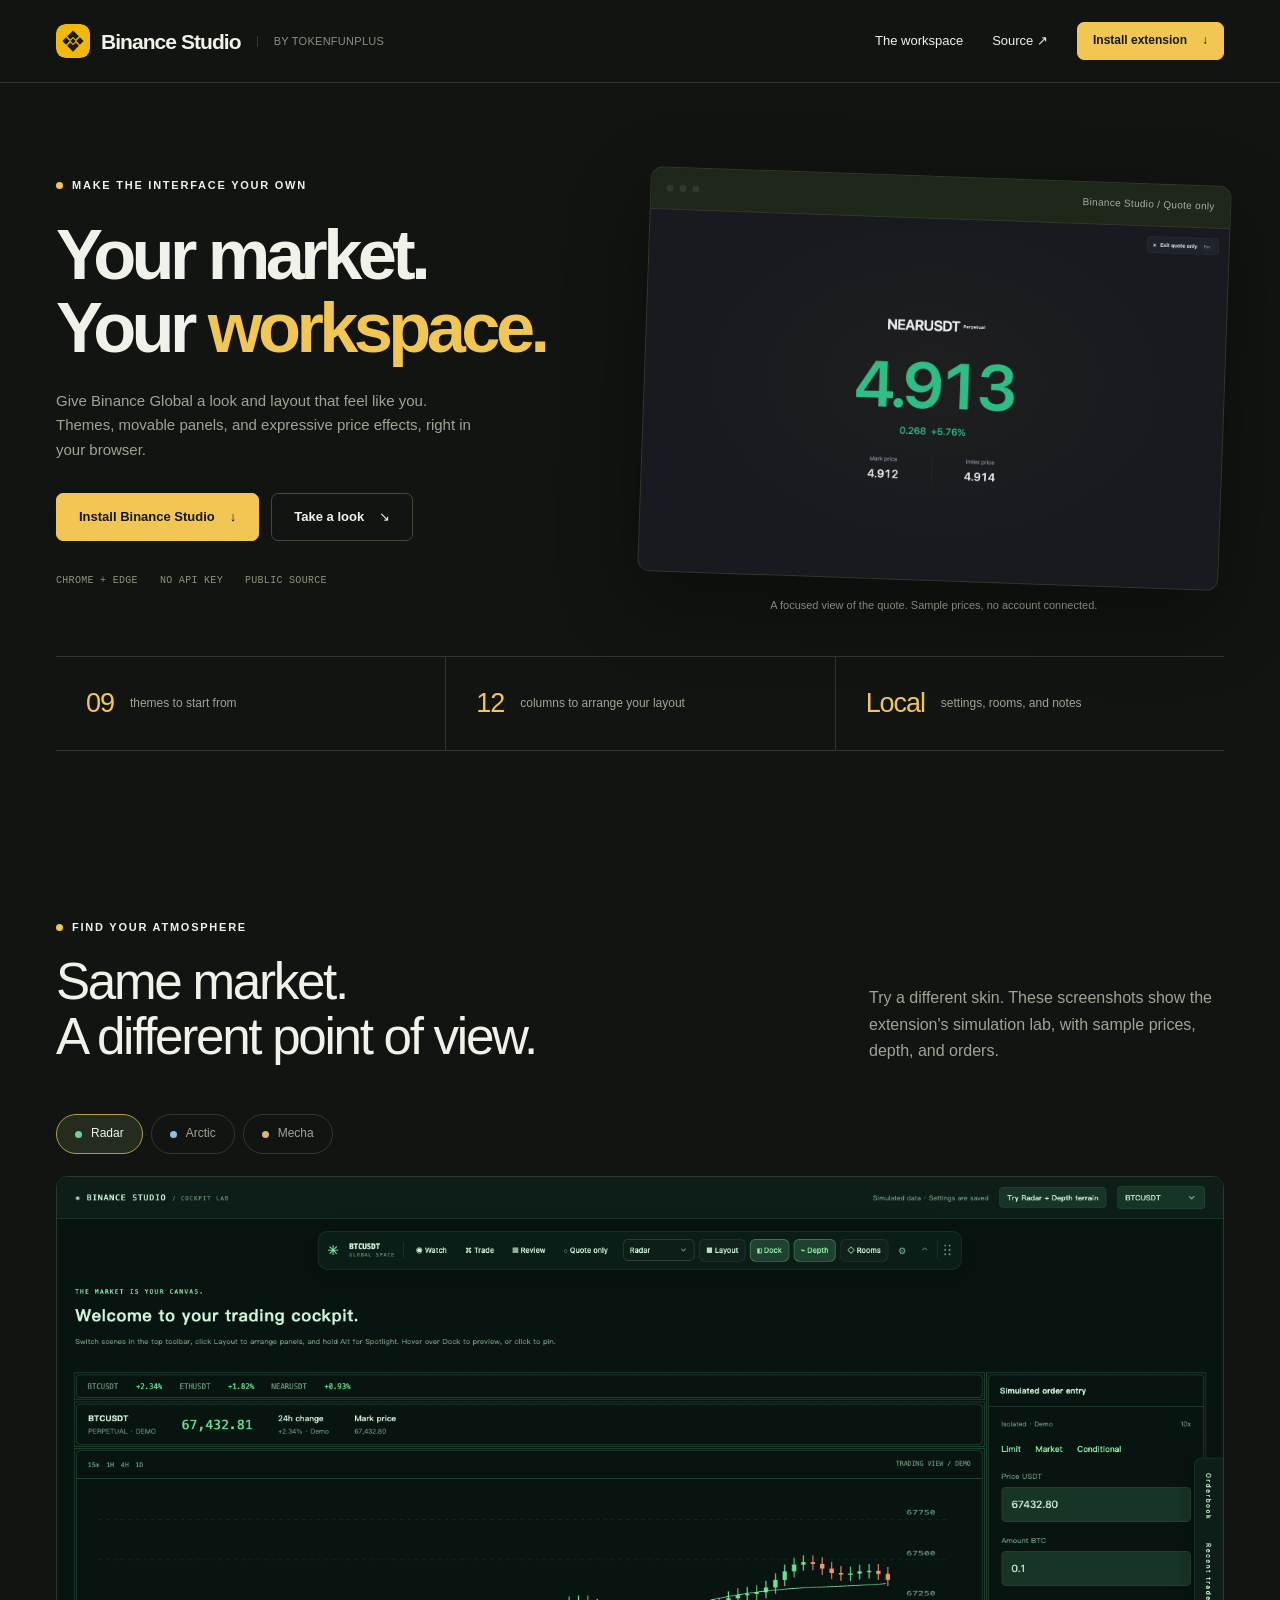
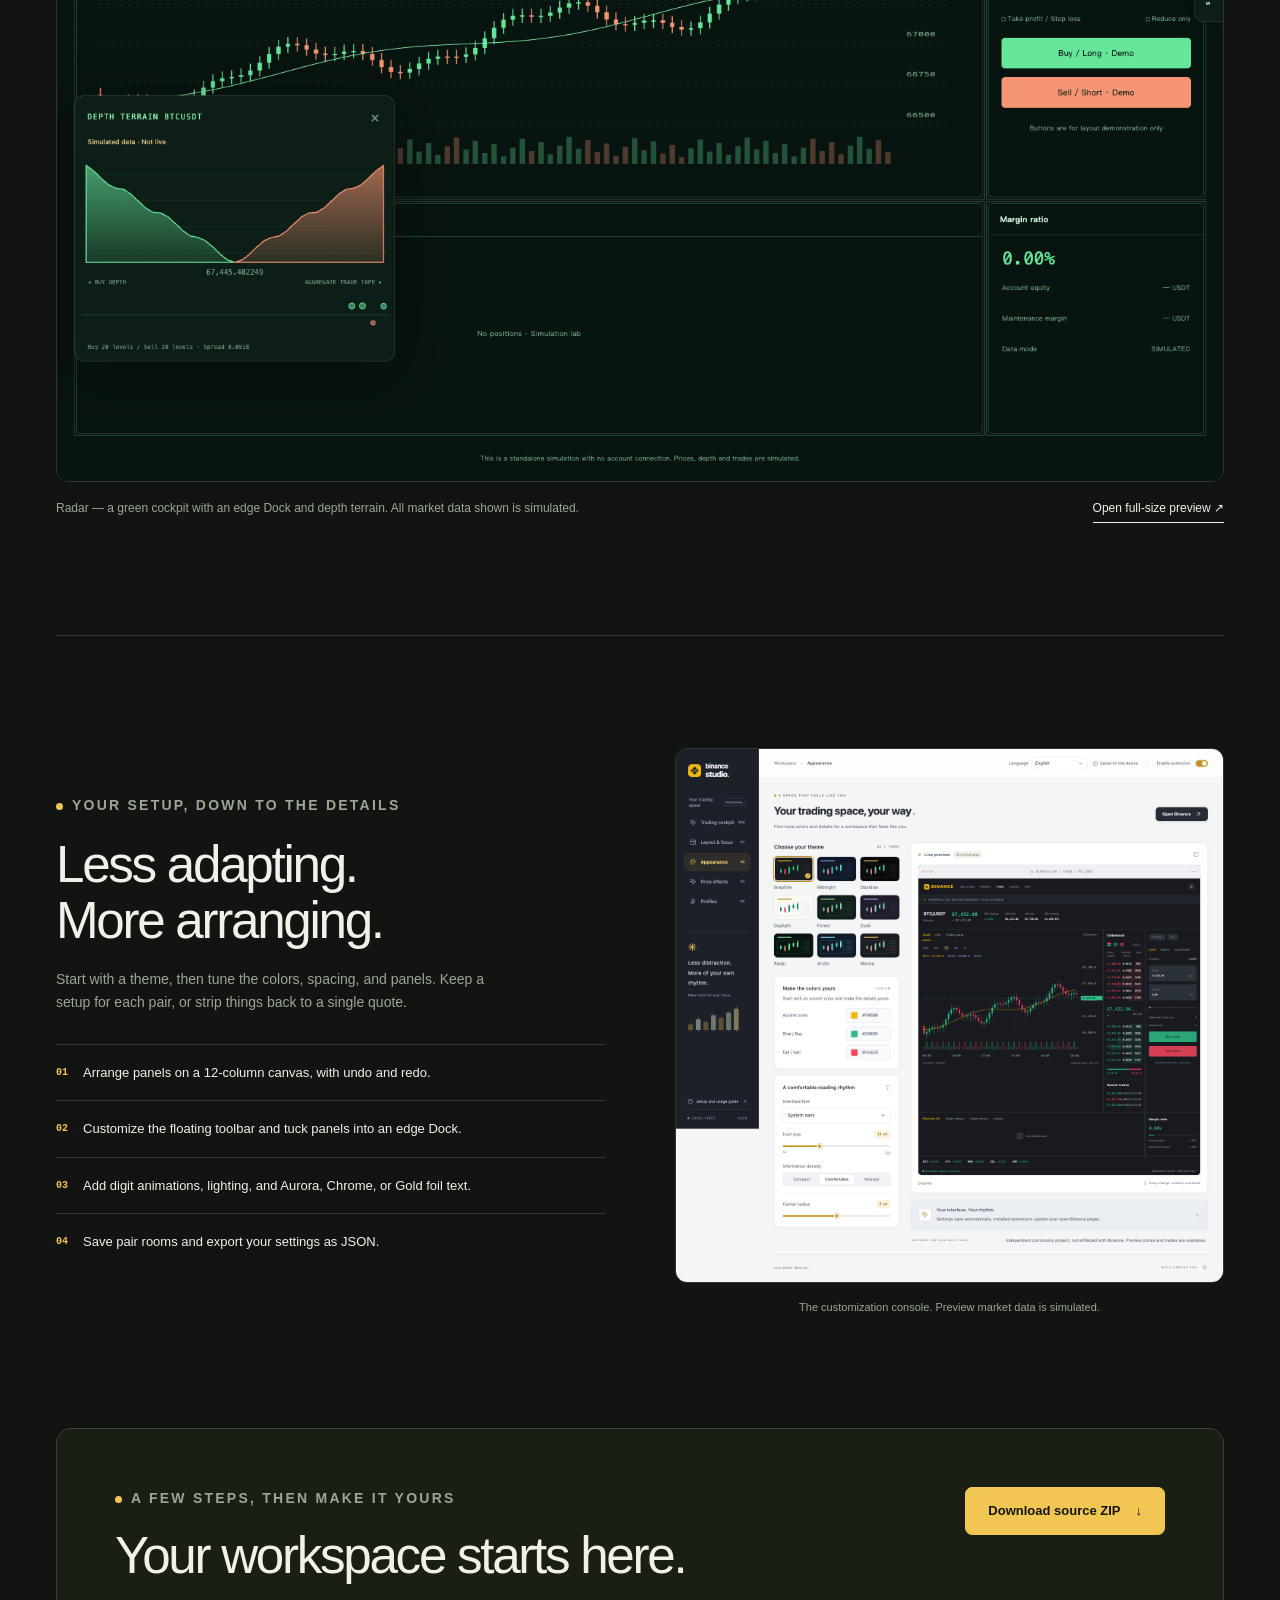
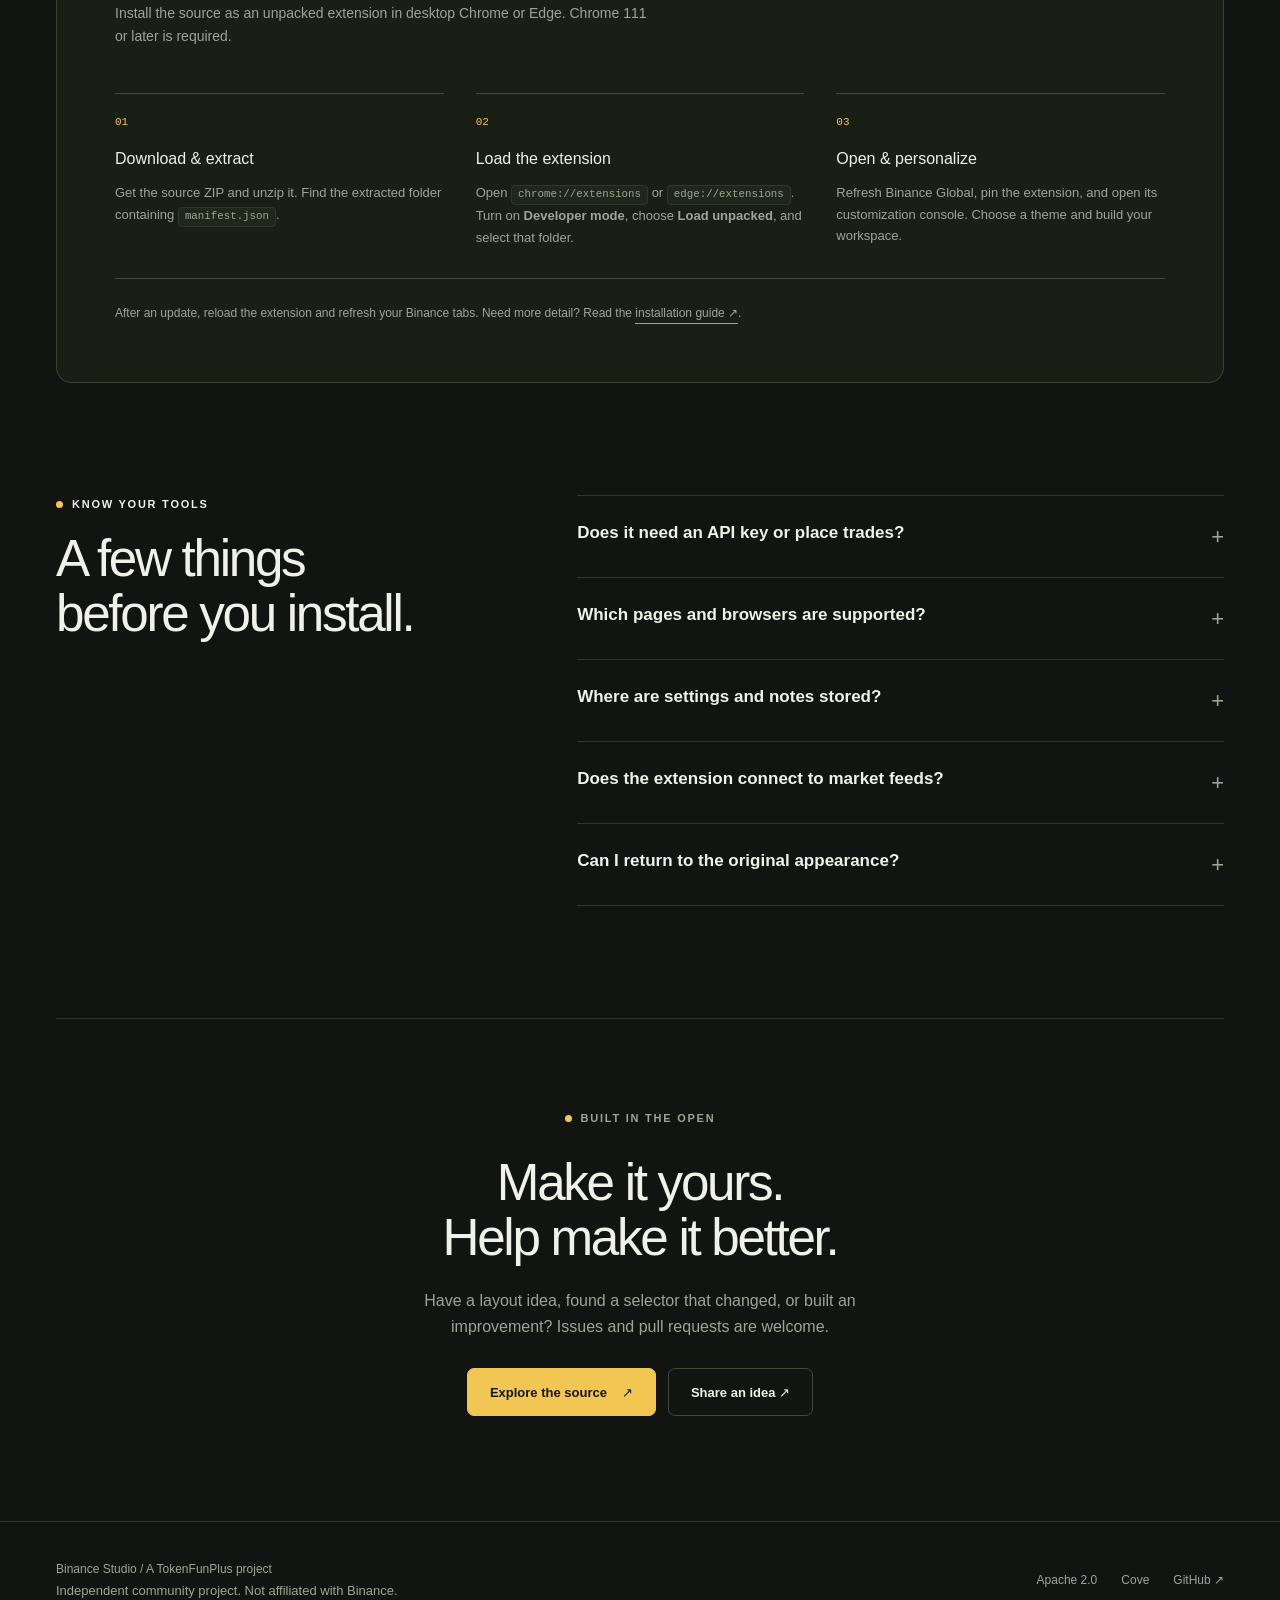
==== docs/binance-studio/index.html @ 82a85ec6 "Create Cove and Binance Studio product websites" ====
<!doctype html>
<html lang="en">
<head>
  <meta charset="utf-8">
  <meta name="viewport" content="width=device-width, initial-scale=1">
  <meta name="theme-color" content="#111410">
  <title>Binance Studio — Your market. Your workspace.</title>
  <meta name="description" content="Personalize Binance Global with themes, layouts, and price effects. An independent Chrome and Edge extension by TokenFunPlus. No API key required.">
  <link rel="canonical" href="https://tokenfunplus.github.io/binance-studio/">
  <meta property="og:type" content="website">
  <meta property="og:title" content="Binance Studio — Your market. Your workspace.">
  <meta property="og:description" content="Themes, layouts, and price effects for a Binance workspace of your own. A Chrome / Edge extension with public source.">
  <meta property="og:url" content="https://tokenfunplus.github.io/binance-studio/">
  <meta property="og:image" content="https://tokenfunplus.github.io/assets/binance-social.png">
  <meta name="twitter:card" content="summary_large_image">
  <link rel="icon" href="icon.svg" type="image/svg+xml">
  <link rel="stylesheet" href="../assets/site.css">
  <script src="../assets/site.js" defer></script>
</head>
<body class="studio-page">
  <a class="skip-link" href="#main">Skip to content</a>
  <header class="site-header"><div class="container header-inner">
    <a class="brand" href="./" aria-label="Binance Studio home"><img src="icon.svg" width="34" height="34" alt="">Binance Studio<span class="brand-by">BY TOKENFUNPLUS</span></a>
    <button class="menu-toggle" type="button" data-menu-toggle aria-expanded="false" aria-controls="navigation">Menu</button>
    <nav class="header-nav" id="navigation" data-navigation aria-label="Main navigation"><a href="#workspace">The workspace</a><a href="https://github.com/tokenfunplus/binance-theme">Source ↗</a><a class="button accent small-button" href="#install">Install extension <span aria-hidden="true">↓</span></a></nav>
  </div></header>

  <main id="main">
    <section class="container studio-hero" aria-labelledby="hero-title">
      <div class="studio-hero-grid">
        <div>
          <p class="eyebrow">Make the interface your own</p>
          <h1 id="hero-title">Your market.<br>Your <span>workspace.</span></h1>
          <p class="intro">Give Binance Global a look and layout that feel like you. Themes, movable panels, and expressive price effects, right in your browser.</p>
          <div class="actions"><a class="button accent" href="#install">Install Binance Studio <span aria-hidden="true">↓</span></a><a class="button secondary" href="#workspace">Take a look <span aria-hidden="true">↘</span></a></div>
          <div class="hero-specs"><span>CHROME + EDGE</span><span>NO API KEY</span><span>PUBLIC SOURCE</span></div>
        </div>
        <div>
          <div class="browser-frame studio-hero-frame"><div class="browser-top"><i></i><i></i><i></i><span>Binance Studio / Quote only</span></div><img src="assets/quote-only.png" width="1440" height="900" alt="Binance Studio quote-only mode with a large simulated NEARUSDT price of 4.913. No account is connected."></div>
          <p class="preview-caption">A focused view of the quote. Sample prices, no account connected.</p>
        </div>
      </div>
      <div class="studio-band" aria-label="Customization features"><div><strong>09</strong><span>themes to start from</span></div><div><strong>12</strong><span>columns to arrange your layout</span></div><div><strong>Local</strong><span>settings, rooms, and notes</span></div></div>
    </section>

    <section class="container section" id="workspace" aria-labelledby="workspace-title">
      <div class="section-head"><div><p class="eyebrow">Find your atmosphere</p><h2 id="workspace-title">Same market.<br>A different point of view.</h2></div><p>Try a different skin. These screenshots show the extension's simulation lab, with sample prices, depth, and orders.</p></div>
      <div class="gallery-tabs" role="group" aria-label="Preview cockpit skins">
        <button class="gallery-tab" type="button" style="--swatch:#70cd9c" aria-pressed="true" data-gallery-image="assets/cockpit-lab.png" data-gallery-alt="Radar cockpit in the simulation lab, with green panels, a floating toolbar, and a depth terrain window." data-gallery-caption="Radar — a green cockpit with an edge Dock and depth terrain. All market data shown is simulated.">Radar</button>
        <button class="gallery-tab" type="button" style="--swatch:#8bbfee" aria-pressed="false" data-gallery-image="assets/skin-arctic.png" data-gallery-alt="Arctic cockpit in the simulation lab, with ice-blue accents and rounded panels." data-gallery-caption="Arctic — ice-blue accents and rounded panels. All market data shown is simulated.">Arctic</button>
        <button class="gallery-tab" type="button" style="--swatch:#e5b369" aria-pressed="false" data-gallery-image="assets/skin-mecha.png" data-gallery-alt="Mecha cockpit in the simulation lab, with amber accents, monospace typography, and square panels." data-gallery-caption="Mecha — amber accents, monospace type, and square panels. All market data shown is simulated.">Mecha</button>
      </div>
      <div class="browser-frame"><img class="gallery-image" data-gallery-preview src="assets/cockpit-lab.png" width="1600" height="1240" loading="lazy" alt="Radar cockpit in the simulation lab, with green panels, a floating toolbar, and a depth terrain window."></div>
      <div class="gallery-bottom"><p data-gallery-description aria-live="polite">Radar — a green cockpit with an edge Dock and depth terrain. All market data shown is simulated.</p><a class="text-link" data-gallery-link href="assets/cockpit-lab.png" target="_blank" rel="noopener">Open full-size preview ↗</a></div>
      <noscript><p class="preview-caption">More previews: <a class="text-link" href="assets/skin-arctic.png">Arctic</a> · <a class="text-link" href="assets/skin-mecha.png">Mecha</a></p></noscript>
    </section>

    <div class="container"><hr class="rule"></div>

    <section class="container section studio-feature-grid" aria-labelledby="details-title">
      <div><p class="eyebrow">Your setup, down to the details</p><h2 id="details-title">Less adapting.<br>More arranging.</h2><p>Start with a theme, then tune the colors, spacing, and panels. Keep a setup for each pair, or strip things back to a single quote.</p><div class="compact-features"><div><b>01</b><span>Arrange panels on a 12-column canvas, with undo and redo.</span></div><div><b>02</b><span>Customize the floating toolbar and tuck panels into an edge Dock.</span></div><div><b>03</b><span>Add digit animations, lighting, and Aurora, Chrome, or Gold foil text.</span></div><div><b>04</b><span>Save pair rooms and export your settings as JSON.</span></div></div></div>
      <figure><div class="browser-frame"><img class="console-image" src="assets/customization-console.png" loading="lazy" width="1440" height="1404" alt="Binance Studio customization console with theme palettes, accent colors, typography, and a simulated trading preview."></div><figcaption class="preview-caption">The customization console. Preview market data is simulated.</figcaption></figure>
    </section>

    <section class="container" id="install" aria-labelledby="install-title">
      <div class="installation">
        <div class="installation-top"><div><p class="eyebrow">A few steps, then make it yours</p><h2 id="install-title">Your workspace starts here.</h2><p>Install the source as an unpacked extension in desktop Chrome or Edge. Chrome 111 or later is required.</p></div><a class="button accent" href="https://github.com/tokenfunplus/binance-theme/archive/refs/heads/main.zip">Download source ZIP <span aria-hidden="true">↓</span></a></div>
        <ol class="install-steps"><li><strong>Download &amp; extract</strong>Get the source ZIP and unzip it. Find the extracted folder containing <span class="code">manifest.json</span>.</li><li><strong>Load the extension</strong>Open <span class="code">chrome://extensions</span> or <span class="code">edge://extensions</span>. Turn on <b>Developer mode</b>, choose <b>Load unpacked</b>, and select that folder.</li><li><strong>Open &amp; personalize</strong>Refresh Binance Global, pin the extension, and open its customization console. Choose a theme and build your workspace.</li></ol>
        <p class="install-note">After an update, reload the extension and refresh your Binance tabs. Need more detail? Read the <a class="text-link" href="https://github.com/tokenfunplus/binance-theme#install">installation guide ↗</a>.</p>
      </div>
    </section>

    <section class="container section faq" aria-labelledby="questions-title">
      <div><p class="eyebrow">Know your tools</p><h2 id="questions-title">A few things<br>before you install.</h2></div>
      <div>
        <details><summary>Does it need an API key or place trades?</summary><p>No API key is required. Binance Studio changes appearance and layout, and does not change order-submission logic. It is an independent community project, not an official Binance product.</p></details>
        <details><summary>Which pages and browsers are supported?</summary><p>Desktop Chrome and Edge on Binance Global at www.binance.com and binance.com. Binance.US and separate regional domains are not supported. Full layout editing requires a recognized futures grid. Site changes can affect compatibility; live trading-page end-to-end acceptance testing is still pending.</p></details>
        <details><summary>Where are settings and notes stored?</summary><p>Settings, pair rooms, and notes stay in local extension storage and are not synced through your browser account. Exported profiles include private notes, so review them before sharing. Uninstalling removes extension storage.</p></details>
        <details><summary>Does the extension connect to market feeds?</summary><p>Optional depth terrain connects to public depth and trade streams for the current pair. It is off by default and does not send notes, balances, orders, or account information. The website previews use simulated data.</p></details>
        <details><summary>Can I return to the original appearance?</summary><p>Turn off Enable extension in the popup to remove its injected styles and panel markers. The extension restores the native presentation. Saved settings remain available when you enable it again.</p></details>
      </div>
    </section>

    <div class="container"><hr class="rule"></div>
    <section class="container closing" aria-labelledby="closing-title"><p class="eyebrow">Built in the open</p><h2 id="closing-title">Make it yours.<br>Help make it better.</h2><p>Have a layout idea, found a selector that changed, or built an improvement? Issues and pull requests are welcome.</p><div class="actions"><a class="button accent" href="https://github.com/tokenfunplus/binance-theme">Explore the source <span aria-hidden="true">↗</span></a><a class="button secondary" href="https://github.com/tokenfunplus/binance-theme/issues">Share an idea ↗</a></div></section>
  </main>

  <footer class="site-footer"><div class="container footer-inner"><div><a href="../">Binance Studio / A TokenFunPlus project</a><p class="small">Independent community project. Not affiliated with Binance.</p></div><div class="footer-links"><a href="https://github.com/tokenfunplus/binance-theme/blob/main/LICENSE">Apache 2.0</a><a href="../cove/">Cove</a><a href="https://github.com/tokenfunplus">GitHub ↗</a></div></div></footer>
</body>
</html>
---- docs/assets/site.css ----
@layer reset, base, layout, components, products, responsive;

@layer reset {
  *, *::before, *::after { box-sizing: border-box; }
  body, h1, h2, h3, p, figure { margin: 0; }
  button, input { font: inherit; }
  button, a { -webkit-tap-highlight-color: transparent; }
  img, svg { display: block; max-width: 100%; }
  img { height: auto; }
  a { color: inherit; text-decoration: none; }
  button { color: inherit; }
}

@layer base {
  :root {
    --paper: #f7f7f2;
    --ink: #233345;
    --muted: #63707b;
    --line: #d9dfdf;
    --accent: #365e8b;
    --surface: #fff;
    --soft: #eaf0f3;
    color-scheme: light;
    font-family: -apple-system, BlinkMacSystemFont, "Segoe UI", Helvetica, Arial, sans-serif;
    font-synthesis: none;
    scroll-behavior: smooth;
    scroll-padding-top: 100px;
  }
  body { background: var(--paper); color: var(--ink); font-size: 16px; line-height: 1.65; }
  ::selection { background: var(--accent); color: var(--paper); }
  :focus-visible { outline: 3px solid var(--accent); outline-offset: 5px; border-radius: 3px; }
  button { cursor: pointer; }
  button:disabled { cursor: default; }
  h1, h2, h3 { line-height: 1.08; }
  h1 { letter-spacing: -.065em; }
  h2 { font-size: clamp(34px, 4vw, 54px); font-weight: 500; letter-spacing: -.045em; }
  h3 { font-size: 22px; font-weight: 550; letter-spacing: -.025em; }
  p + p { margin-top: 16px; }
  .serif { font-family: Georgia, "Times New Roman", serif; font-weight: 400; }
  .muted { color: var(--muted); }
  .small { font-size: 13px; }
  .eyebrow { font-size: 11px; letter-spacing: .16em; text-transform: uppercase; font-weight: 650; }
  .eyebrow::before { content: ""; display: inline-block; width: 7px; height: 7px; border-radius: 50%; margin-right: 9px; background: var(--accent); }
  .text-link { border-bottom: 1px solid currentColor; padding-bottom: 3px; }
  .text-link:hover { opacity: .7; }
  .skip-link { position: fixed; top: -100px; left: 20px; z-index: 100; padding: 12px 20px; background: var(--ink); color: var(--paper); }
  .skip-link:focus { top: 12px; }
}

@layer layout {
  .container { width: min(1240px, calc(100% - 112px)); margin-inline: auto; }
  .section { padding-block: 112px; }
  .section-head { display: flex; align-items: end; justify-content: space-between; gap: 48px; margin-bottom: 50px; }
  .section-head h2 { margin-top: 18px; max-width: 660px; }
  .section-head > p { max-width: 355px; color: var(--muted); }
  .site-header { position: sticky; top: 0; z-index: 20; background: var(--paper); border-bottom: 1px solid var(--line); }
  .header-inner { display: flex; align-items: center; min-height: 82px; gap: 32px; }
  .brand { display: inline-flex; align-items: center; gap: 11px; font-size: 21px; line-height: 1; font-weight: 650; letter-spacing: -.045em; white-space: nowrap; }
  .brand img { width: 34px; height: 34px; border-radius: 10px; }
  .brand-by { padding-left: 16px; margin-left: 5px; border-left: 1px solid var(--line); font-size: 11px; font-weight: 500; color: var(--muted); letter-spacing: .025em; }
  .header-nav { display: flex; gap: 29px; align-items: center; margin-left: auto; font-size: 13px; }
  .header-nav a:hover { color: var(--accent); }
  .menu-toggle { display: none; }
  .site-footer { border-top: 1px solid var(--line); padding-block: 38px; }
  .footer-inner { display: flex; flex-wrap: wrap; align-items: center; justify-content: space-between; gap: 24px; font-size: 12px; color: var(--muted); }
  .footer-links { display: flex; flex-wrap: wrap; gap: 24px; }
}

@layer components {
  .button { display: inline-flex; align-items: center; justify-content: center; gap: 15px; min-height: 48px; padding: 11px 22px; border: 1px solid var(--ink); border-radius: 7px; background: var(--ink); color: var(--paper); font-size: 13px; font-weight: 600; transition: transform .18s, background .18s; }
  .button:hover { transform: translateY(-2px); }
  .button.secondary { background: transparent; color: var(--ink); border-color: var(--line); }
  .button.accent { background: var(--accent); border-color: var(--accent); color: #151711; }
  .button.small-button { min-height: 38px; padding: 8px 15px; font-size: 12px; }
  .actions { display: flex; flex-wrap: wrap; gap: 12px; align-items: center; }
  .status { display: inline-flex; align-items: center; gap: 8px; font-size: 11px; font-weight: 550; border: 1px solid var(--line); padding: 6px 11px; border-radius: 30px; white-space: nowrap; }
  .status::before { content: ""; width: 6px; height: 6px; background: var(--accent); border-radius: 100%; }
  .rule { border: 0; border-top: 1px solid var(--line); margin: 0; }
  .browser-frame { border: 1px solid var(--line); border-radius: 12px; overflow: hidden; background: var(--surface); }
  .browser-top { display: flex; align-items: center; gap: 6px; padding: 11px 15px; border-bottom: 1px solid var(--line); background: var(--soft); }
  .browser-top i { width: 7px; height: 7px; border-radius: 50%; background: var(--line); }
  .browser-top span { font-size: 10px; margin-left: auto; color: var(--muted); letter-spacing: .03em; }
  .preview-caption { font-size: 11px; margin-top: 15px; color: var(--muted); text-align: center; }
  .faq { display: grid; grid-template-columns: .8fr 1.2fr; gap: 90px; }
  .faq h2 { margin-top: 18px; }
  .faq details { border-top: 1px solid var(--line); padding: 24px 0; }
  .faq details:last-child { border-bottom: 1px solid var(--line); }
  .faq summary { cursor: pointer; font-weight: 550; font-size: 17px; list-style: none; display: flex; justify-content: space-between; gap: 24px; line-height: 1.5; }
  .faq summary::-webkit-details-marker { display: none; }
  .faq summary::after { content: "+"; color: var(--muted); font-size: 22px; font-weight: 400; }
  .faq details[open] summary::after { content: "−"; }
  .faq details p { color: var(--muted); font-size: 14px; padding-top: 15px; padding-right: 25px; }
  .closing { text-align: center; padding-block: 90px 105px; }
  .closing h2 { margin: 22px auto; }
  .closing > p { max-width: 535px; margin: 0 auto 28px; color: var(--muted); }
  .closing .actions { justify-content: center; }
  .code { display: inline-block; font-family: ui-monospace, SFMono-Regular, Menlo, Consolas, monospace; font-size: .83em; background: var(--soft); border: 1px solid var(--line); padding: 0 6px; border-radius: 4px; overflow-wrap: anywhere; }
}

@layer products {
  .cove-hero { padding-block: 76px 70px; position: relative; }
  .cove-hero-grid { display: grid; grid-template-columns: .85fr 1.15fr; gap: 48px; align-items: center; }
  .cove-hero h1 { font-size: clamp(58px, 6.5vw, 94px); margin: 28px 0; line-height: 1.02; }
  .cove-hero h1 em { font-style: italic; color: var(--accent); }
  .cove-hero .intro { max-width: 390px; color: var(--muted); font-size: 16px; line-height: 1.8; margin-bottom: 30px; }
  .availability-note { color: var(--muted); font-size: 11px; margin-top: 18px; }
  .cove-preview-wrap { padding: 40px 0 20px; position: relative; }
  .cove-preview-wrap::before { content: ""; position: absolute; z-index: -1; inset: -25px -22px 0; border-radius: 46% 46% 16px 16px; background: #e5ecec; }
  .cove-preview { box-shadow: 0 22px 50px #273a4b12; }
  .cove-app { display: grid; grid-template-columns: 124px 1fr; min-height: 364px; font-size: 10px; }
  .app-sidebar { background: #f0f3f1; padding: 21px 13px; border-right: 1px solid var(--line); }
  .app-sidebar .app-name { display: flex; gap: 7px; align-items: center; font-size: 12px; font-weight: 600; margin-bottom: 24px; }
  .app-name img { width: 22px; height: 22px; }
  .sidebar-new { border: 1px solid var(--line); border-radius: 5px; padding: 6px 8px; margin-bottom: 26px; color: var(--muted); }
  .sidebar-label { font-size: 8px; text-transform: uppercase; letter-spacing: .1em; color: #829091; margin-bottom: 10px; }
  .sidebar-item { padding: 8px 6px; border-radius: 4px; color: #788284; line-height: 1.5; }
  .sidebar-item.current { color: var(--ink); background: #e3eae8; }
  .sidebar-local { margin-top: 60px; color: #6c817f; font-size: 8px; }
  .app-main { padding: 20px 18px 16px; min-width: 0; background: #fdfdfb; }
  .app-toolbar { display: flex; align-items: center; justify-content: space-between; border-bottom: 1px solid #e6e9e6; padding-bottom: 14px; font-size: 10px; }
  .demo-tag { padding: 3px 6px; border-radius: 4px; background: #edf1f4; color: #61758a; font-size: 8px; }
  .sample-prompt { max-width: 87%; margin: 22px 0 20px auto; padding: 9px 12px; border-radius: 9px 9px 2px 9px; background: #eaf0f3; color: #34485a; line-height: 1.6; }
  .answer-grid { display: grid; grid-template-columns: 1fr 1fr; gap: 9px; }
  .answer-card { border: 1px solid #dce2e2; border-radius: 7px; padding: 12px; background: #fff; min-width: 0; }
  .answer-card.selected { border-color: #597c9f; box-shadow: 0 0 0 1px #597c9f; }
  .answer-label { display: flex; align-items: center; gap: 5px; font-size: 9px; font-weight: 650; margin-bottom: 9px; }
  .model-dot { width: 6px; height: 6px; border-radius: 50%; background: #7e9d9c; }
  .model-dot.blue { background: #91a8cd; }
  .answer-card p { color: #65727e; font-size: 9px; line-height: 1.75; margin: 0 0 12px; }
  .sample-select { display: block; width: 100%; padding: 5px 3px; border: 1px solid #d8e1e7; background: #f7f9fb; border-radius: 4px; color: #526f8b; font-size: 8px; font-weight: 600; }
  .sample-select[aria-pressed="true"] { background: #e7eef6; border-color: #bccfdf; }
  .context-note { margin-top: 14px; color: #60778c; font-size: 8px; min-height: 26px; line-height: 1.6; }
  .app-composer { margin-top: 13px; border: 1px solid #dce2e2; border-radius: 8px; padding: 9px 10px; display: flex; justify-content: space-between; color: #90999c; font-size: 9px; }
  .app-composer b { font-weight: 400; color: #6b8298; }
  .promise-row { border-block: 1px solid var(--line); padding-block: 23px; display: flex; gap: 24px; justify-content: space-between; align-items: center; font-size: 11px; color: var(--muted); }
  .promise-row span { display: flex; gap: 9px; align-items: center; }
  .promise-row span::before { content: "✳"; color: #829aa5; font-size: 17px; }
  .feature-rows { margin-top: 60px; }
  .feature-row { display: grid; grid-template-columns: .2fr 1fr 1.2fr; gap: 50px; padding: 35px 0; border-top: 1px solid var(--line); align-items: start; }
  .feature-row:last-child { border-bottom: 1px solid var(--line); }
  .feature-row .number { font-family: Georgia, serif; font-size: 30px; color: #96a6aa; line-height: 1; }
  .feature-row p { color: var(--muted); font-size: 14px; max-width: 480px; }
  .privacy-panel { border-radius: 14px; background: #223647; color: #edf2f3; padding: 64px; }
  .privacy-panel .eyebrow { color: #aec2cf; }
  .privacy-panel .eyebrow::before { background: #9abdd4; }
  .privacy-panel h2 { margin-top: 22px; }
  .privacy-grid { display: grid; grid-template-columns: 1fr 1fr; gap: 60px; margin-top: 52px; }
  .privacy-column { border-top: 1px solid #4d616e; padding-top: 24px; }
  .privacy-column h3 { font-size: 18px; margin-bottom: 13px; }
  .privacy-column p { color: #b4c4ce; font-size: 14px; }
  .privacy-note { border-top: 1px solid #4d616e; margin-top: 40px; padding-top: 22px; font-size: 12px; color: #a5bdca; }
  .studio-page { --paper: #111410; --ink: #f0f1e8; --muted: #9da695; --line: #30382d; --accent: #f1c653; --surface: #171d16; --soft: #1f271b; color-scheme: dark; }
  .studio-page .brand img { border-radius: 9px; }
  .studio-page .brand-by { color: #89927f; }
  .studio-page .button.secondary { border-color: #404a38; }
  .studio-hero { padding-block: 68px 55px; }
  .studio-hero-grid { display: grid; grid-template-columns: 1fr 1.08fr; gap: 50px; align-items: center; }
  .studio-hero h1 { font-size: clamp(52px, 5.5vw, 80px); font-weight: 550; line-height: 1.04; margin: 24px 0; }
  .studio-hero h1 span { color: var(--accent); }
  .studio-hero .intro { max-width: 420px; color: var(--muted); font-size: 15px; margin-bottom: 30px; }
  .studio-hero-frame { transform: rotate(2deg); box-shadow: 0 28px 80px #0005; margin-top: 25px; }
  .studio-hero-frame img { width: 100%; aspect-ratio: 1.6; object-fit: cover; }
  .studio-hero-frame .browser-top { padding-block: 12px; }
  .studio-hero-frame .browser-top span { color: #a6ad9a; }
  .hero-specs { display: flex; flex-wrap: wrap; gap: 22px; margin-top: 32px; color: #89947d; font-family: ui-monospace, SFMono-Regular, Menlo, monospace; font-size: 10px; letter-spacing: .03em; }
  .studio-band { border-block: 1px solid var(--line); display: grid; grid-template-columns: repeat(3, 1fr); margin-top: 42px; }
  .studio-band > div { padding: 24px 30px; display: flex; align-items: center; gap: 16px; }
  .studio-band > div + div { border-left: 1px solid var(--line); }
  .studio-band strong { color: var(--accent); font-size: 27px; font-weight: 500; letter-spacing: -.04em; }
  .studio-band span { font-size: 12px; color: var(--muted); }
  .gallery-tabs { display: flex; flex-wrap: wrap; gap: 8px; margin-bottom: 22px; }
  .gallery-tab { display: flex; gap: 9px; align-items: center; background: transparent; border: 1px solid var(--line); padding: 9px 18px; border-radius: 40px; font-size: 12px; color: var(--muted); }
  .gallery-tab::before { content: ""; background: var(--swatch); height: 7px; width: 7px; border-radius: 50%; }
  .gallery-tab[aria-pressed="true"] { background: #242d1d; border-color: #b39b4a; color: var(--ink); }
  .gallery-image { width: 100%; height: auto; background: #0a1510; aspect-ratio: 1600 / 1240; object-fit: contain; }
  .gallery-bottom { display: flex; gap: 24px; align-items: start; justify-content: space-between; margin-top: 17px; color: var(--muted); font-size: 12px; }
  .gallery-bottom > p { max-width: 630px; }
  .gallery-bottom a { white-space: nowrap; color: var(--ink); }
  .studio-feature-grid { display: grid; grid-template-columns: 1fr 1fr; gap: 70px; align-items: center; }
  .studio-feature-grid h2 { margin: 20px 0; }
  .studio-feature-grid p { color: var(--muted); font-size: 14px; max-width: 450px; }
  .compact-features { margin-top: 30px; display: grid; gap: 0; }
  .compact-features div { border-top: 1px solid var(--line); display: flex; gap: 15px; padding-block: 17px; font-size: 13px; }
  .compact-features b { color: var(--accent); font-family: ui-monospace, monospace; font-size: 10px; padding-top: 3px; }
  .console-image { width: 100%; height: auto; }
  .installation { border-radius: 15px; border: 1px solid #3a452f; padding: 58px; background: #191f15; }
  .installation-top { display: flex; justify-content: space-between; align-items: start; gap: 35px; }
  .installation h2 { margin: 18px 0; }
  .installation-top p { font-size: 14px; color: var(--muted); max-width: 540px; }
  .install-steps { counter-reset: steps; list-style: none; padding: 0; display: grid; grid-template-columns: repeat(3, 1fr); gap: 32px; margin: 45px 0 0; }
  .install-steps li { counter-increment: steps; border-top: 1px solid #414d34; padding-top: 19px; font-size: 13px; color: var(--muted); }
  .install-steps li::before { content: "0" counter(steps); display: block; color: var(--accent); font-family: ui-monospace, monospace; font-size: 11px; margin-bottom: 15px; }
  .install-steps strong { display: block; font-size: 16px; color: var(--ink); margin-bottom: 10px; font-weight: 500; }
  .install-note { border-top: 1px solid #414d34; padding-top: 25px; margin-top: 30px; color: var(--muted); font-size: 12px; }
  .home-page { --paper: #faf7ef; --ink: #332c22; --accent: #b97b24; --muted: #81705a; --line: #e3dac9; }
  .home-hero { padding-block: 90px 70px; }
  .home-hero h1 { font-size: clamp(58px, 8vw, 105px); max-width: 900px; font-weight: 550; margin-block: 24px; }
  .home-hero h1 span { color: var(--accent); }
  .home-hero p { max-width: 550px; font-size: 17px; color: var(--muted); }
  .project-grid { display: grid; grid-template-columns: 1fr 1fr; gap: 24px; padding-bottom: 100px; }
  .project-tile { border: 1px solid var(--line); background: #fffdf7; border-radius: 15px; overflow: hidden; transition: transform .2s; }
  .project-tile:hover { transform: translateY(-5px); }
  .project-tile img { width: 100%; }
  .project-tile-copy { padding: 32px; }
  .project-tile-copy .eyebrow { color: var(--muted); }
  .project-tile-copy h2 { font-size: 32px; margin-block: 14px; }
  .project-tile-copy p { color: var(--muted); font-size: 14px; margin-bottom: 24px; }
  .project-tile-copy strong { font-size: 13px; font-weight: 550; }
}

@layer responsive {
  @media (min-width: 1450px) { .cove-hero { padding-block: 100px 90px; } }
  @media (max-width: 1100px) {
    .container { width: calc(100% - 64px); }
    .brand-by { display: none; }
    .cove-hero-grid, .studio-hero-grid { gap: 32px; }
    .cove-hero h1 { font-size: 68px; }
    .cove-app { grid-template-columns: 1fr; }
    .app-sidebar { display: none; }
    .app-main { padding: 22px; }
    .cove-preview-wrap::before { inset: 0 -14px -2px; }
    .privacy-panel { padding: 48px; }
    .studio-hero h1 { font-size: clamp(46px, 5.7vw, 68px); }
    .studio-feature-grid, .faq { gap: 45px; }
    .installation { padding: 42px; }
  }
  @media (max-width: 760px) {
    .container { width: calc(100% - 40px); }
    .section { padding-block: 70px; }
    .header-inner { min-height: 70px; gap: 18px; flex-wrap: wrap; }
    .brand { font-size: 19px; }
    .brand img { width: 30px; height: 30px; }
    .header-nav { gap: 16px; font-size: 11px; }
    .header-nav .small-button { padding: 7px 10px; min-height: 34px; font-size: 10px; }
    .section-head { display: block; margin-bottom: 32px; }
    .section-head > p { margin-top: 22px; max-width: 490px; }
    .cove-hero, .studio-hero { padding-block: 48px 42px; }
    .cove-hero-grid, .studio-hero-grid { grid-template-columns: 1fr; gap: 16px; }
    .cove-hero h1 { font-size: clamp(58px, 12vw, 80px); margin-block: 24px; }
    .cove-hero .intro { max-width: 470px; }
    .cove-preview-wrap { max-width: 620px; margin: 15px auto 0; width: 100%; padding: 28px 0 20px; }
    .cove-preview-wrap::before { inset: 0 -8px 0; border-radius: 38% 38% 12px 12px; }
    .cove-app { min-height: 320px; grid-template-columns: 104px 1fr; }
    .app-sidebar { display: block; padding: 18px 10px; }
    .app-main { padding: 18px 14px; }
    .promise-row { gap: 15px; flex-wrap: wrap; justify-content: start; padding-block: 17px; font-size: 10px; }
    .promise-row span::before { font-size: 14px; }
    .feature-rows { margin-top: 38px; }
    .feature-row { grid-template-columns: 35px 1fr; gap: 15px; padding-block: 26px; }
    .feature-row p { grid-column: 2; }
    .feature-row h3 { font-size: 23px; }
    .feature-row .number { font-size: 25px; }
    .privacy-panel { padding: 35px 28px; }
    .privacy-grid { grid-template-columns: 1fr; gap: 28px; margin-top: 30px; }
    .privacy-note { margin-top: 28px; }
    .faq, .studio-feature-grid { grid-template-columns: 1fr; gap: 35px; }
    .closing { padding-block: 65px 80px; }
    .studio-hero h1 { font-size: clamp(43px, 10.5vw, 76px); }
    .studio-hero .intro { max-width: 480px; }
    .studio-hero-frame { transform: none; margin-top: 25px; }
    .studio-band { margin-top: 40px; }
    .studio-band > div { padding: 20px 12px; display: block; }
    .studio-band strong, .studio-band span { display: block; }
    .studio-band strong { font-size: 23px; margin-bottom: 6px; }
    .studio-band span { font-size: 10px; }
    .gallery-tab { padding: 8px 14px; }
    .gallery-bottom { font-size: 11px; gap: 18px; }
    .installation { padding: 32px 25px; }
    .installation-top { display: block; }
    .installation-top .button { margin-top: 25px; }
    .install-steps { grid-template-columns: 1fr; gap: 25px; margin-top: 34px; }
    .install-steps li { padding-top: 15px; }
    .install-steps li::before { margin-bottom: 10px; }
    .home-hero { padding-block: 60px 45px; }
    .home-hero h1 { font-size: clamp(50px, 10vw, 78px); }
    .project-grid { grid-template-columns: 1fr; padding-bottom: 65px; }
    .project-tile-copy { padding: 27px; }
  }
  @media (max-width: 520px) {
    .header-inner { position: relative; }
    .js .menu-toggle { display: inline-flex; align-items: center; justify-content: center; margin-left: auto; border: 1px solid var(--line); padding: 7px 13px; border-radius: 5px; background: transparent; font-size: 11px; }
    .header-nav { width: 100%; margin-left: 0; justify-content: space-between; padding-bottom: 18px; }
    .js .header-nav { display: none; }
    .js .header-nav.is-open { display: flex; }
    .cove-app { grid-template-columns: 1fr; }
    .app-sidebar { display: none; }
    .app-main { padding: 20px 13px; }
    .app-toolbar { font-size: 9px; }
    .sample-prompt { margin-top: 20px; }
    .answer-card { padding: 10px; }
    .answer-card p { font-size: 9px; }
    .sample-select { min-height: 30px; font-size: 9px; }
    .context-note { font-size: 9px; }
    .cove-preview-wrap { padding-top: 20px; }
    .promise-row span:last-child { width: 100%; }
    .gallery-bottom { display: block; }
    .gallery-bottom a { display: inline-block; margin-top: 12px; }
    .gallery-tab { font-size: 11px; padding: 8px 12px; }
    .footer-inner { display: block; }
    .footer-links { margin-top: 18px; gap: 20px; }
    .status { font-size: 10px; }
  }
  @media (prefers-reduced-motion: reduce) {
    :root { scroll-behavior: auto; }
    *, *::before, *::after { transition: none !important; animation: none !important; }
  }
}
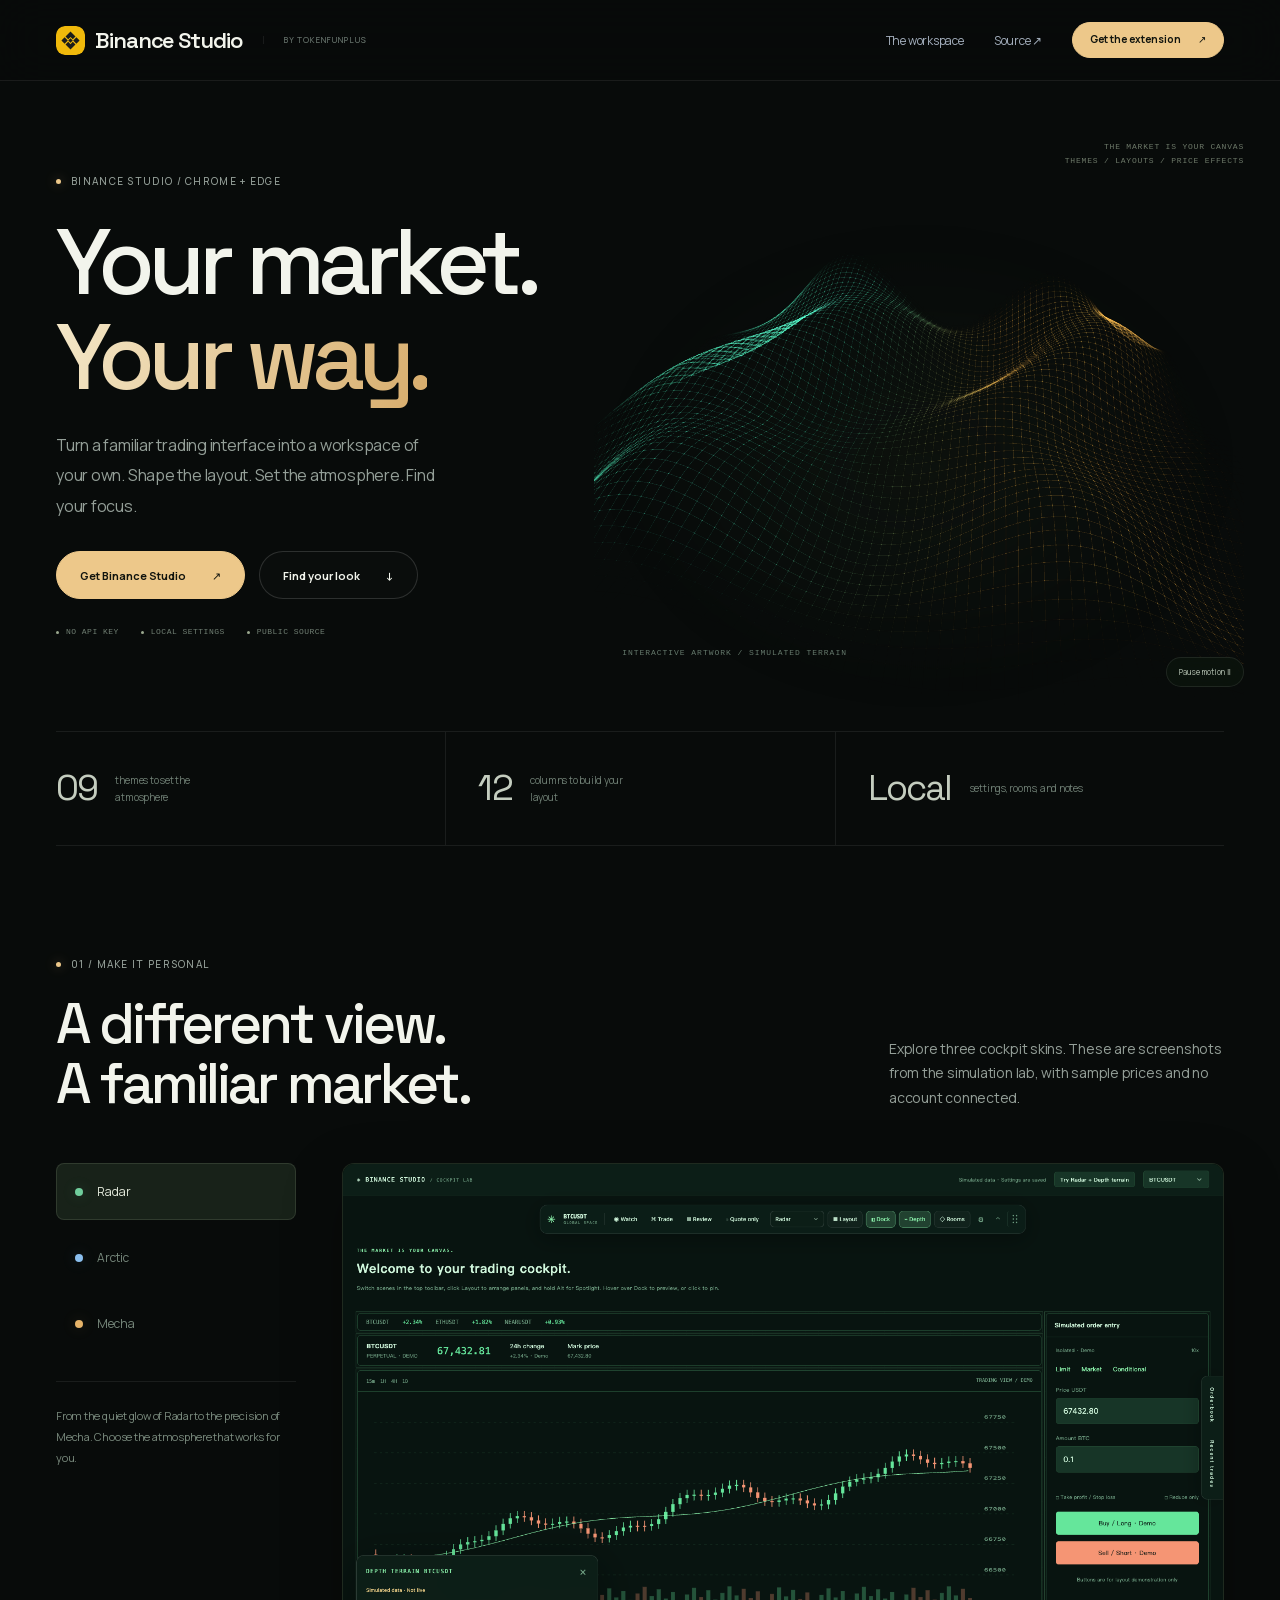
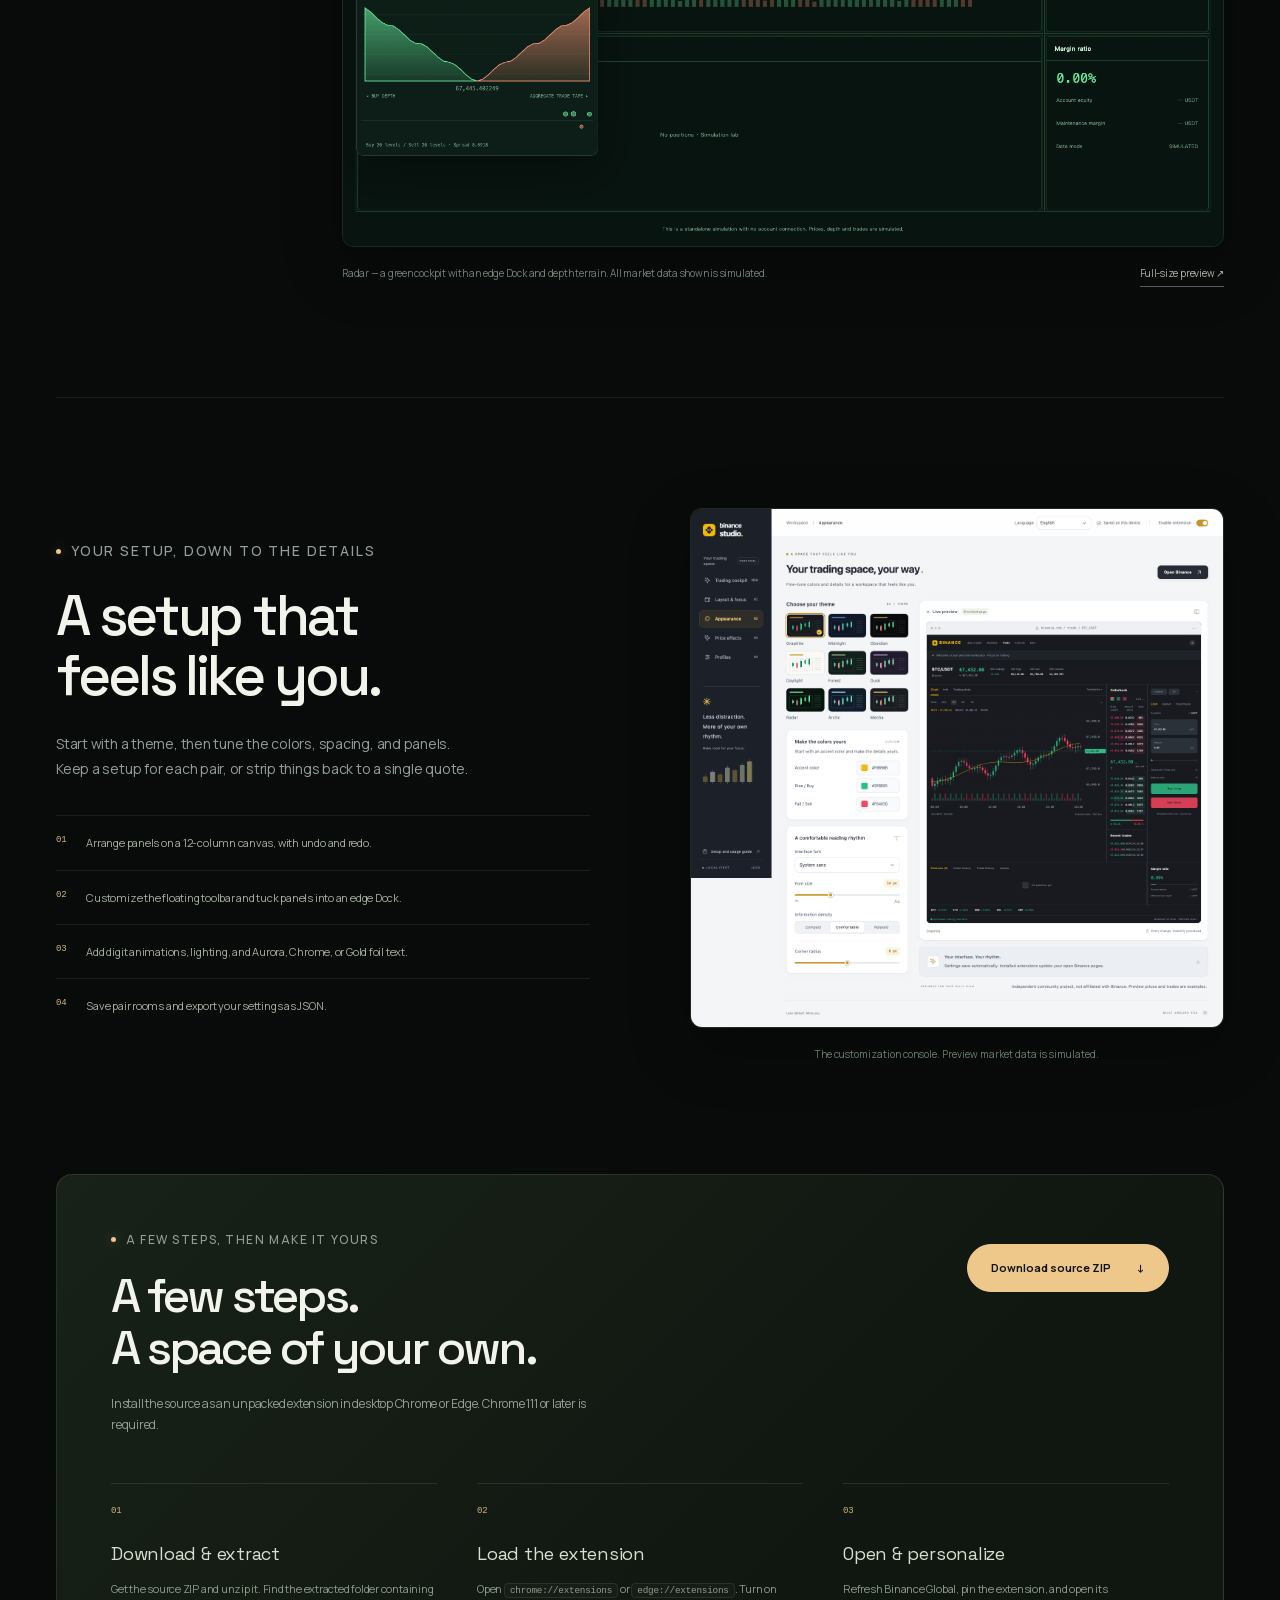
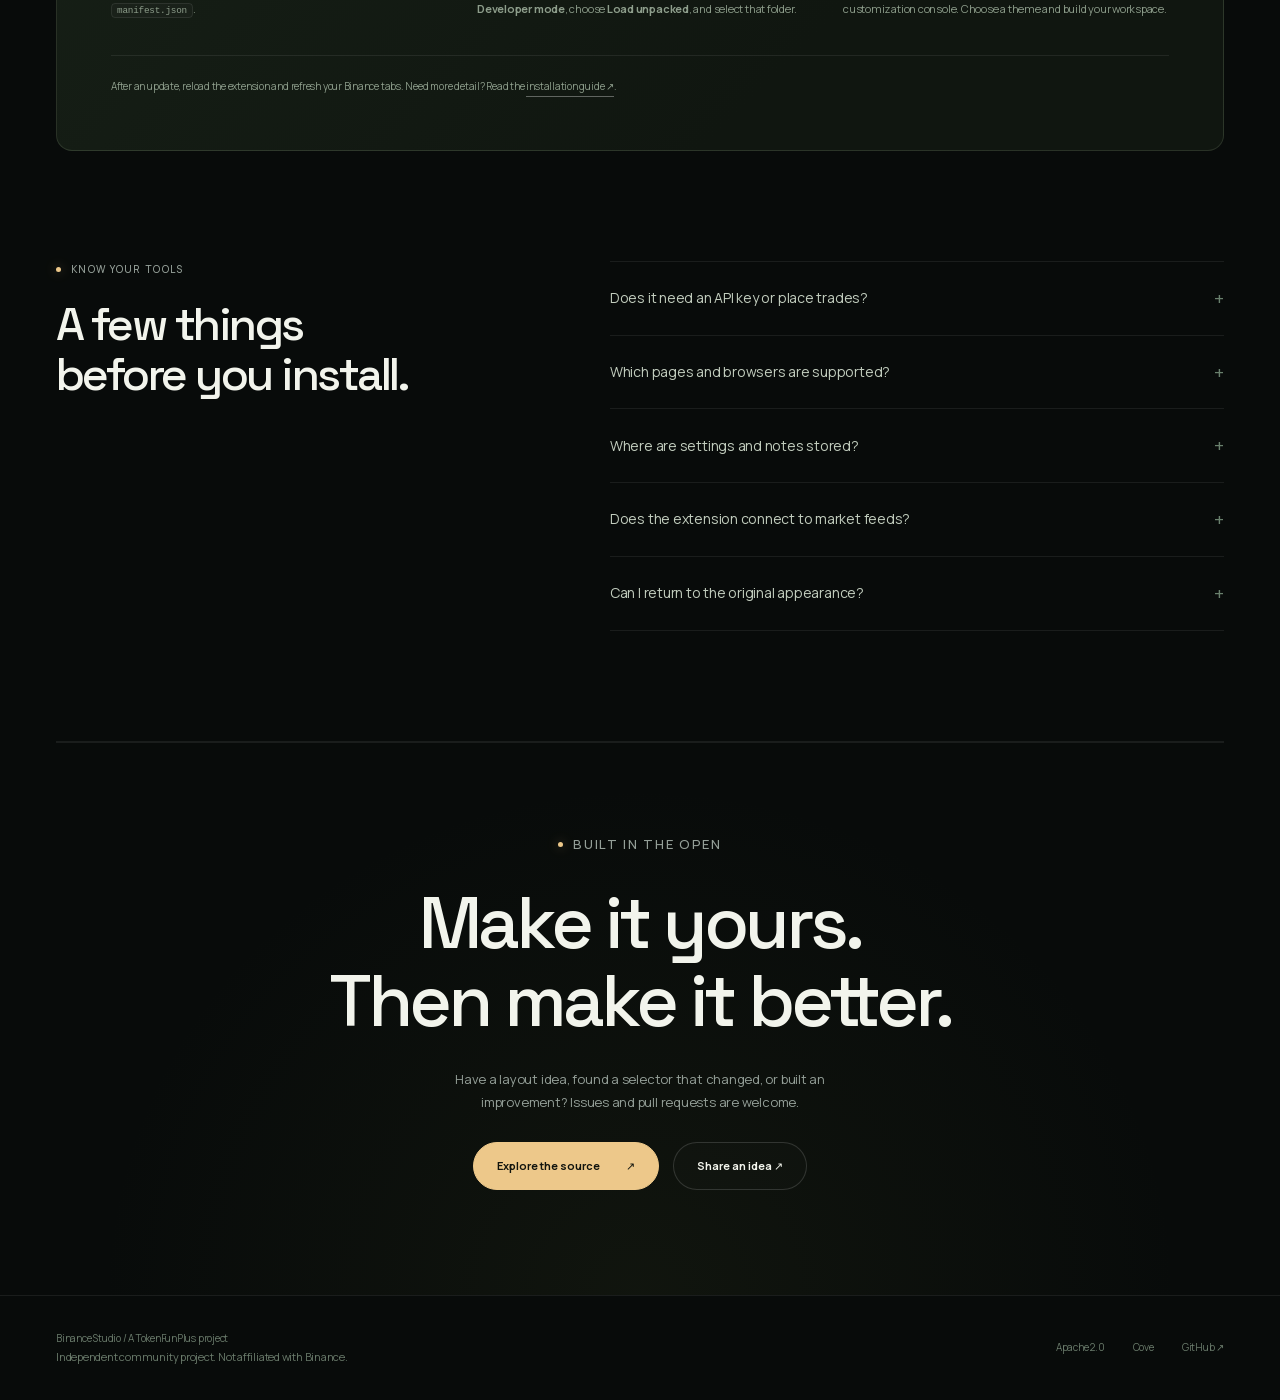
==== commit f37d0bf4: "Redesign product websites with interactive WebGL artwork" ====
--- a/docs/binance-studio/index.html
+++ b/docs/binance-studio/index.html
@@ -3,7 +3,7 @@
 <head>
   <meta charset="utf-8">
   <meta name="viewport" content="width=device-width, initial-scale=1">
-  <meta name="theme-color" content="#111410">
+  <meta name="theme-color" content="#080b0a">
   <title>Binance Studio — Your market. Your workspace.</title>
   <meta name="description" content="Personalize Binance Global with themes, layouts, and price effects. An independent Chrome and Edge extension by TokenFunPlus. No API key required.">
   <link rel="canonical" href="https://tokenfunplus.github.io/binance-studio/">
@@ -11,60 +11,53 @@
   <meta property="og:title" content="Binance Studio — Your market. Your workspace.">
   <meta property="og:description" content="Themes, layouts, and price effects for a Binance workspace of your own. A Chrome / Edge extension with public source.">
   <meta property="og:url" content="https://tokenfunplus.github.io/binance-studio/">
-  <meta property="og:image" content="https://tokenfunplus.github.io/assets/binance-social.png">
+  <meta property="og:image" content="https://tokenfunplus.github.io/assets/binance-social.png?v=2">
   <meta name="twitter:card" content="summary_large_image">
   <link rel="icon" href="icon.svg" type="image/svg+xml">
-  <link rel="stylesheet" href="../assets/site.css">
-  <script src="../assets/site.js" defer></script>
+  <link rel="stylesheet" href="../assets/site.css?v=2">
+  <link rel="preload" href="../assets/fonts/space-grotesk-latin.woff2" as="font" type="font/woff2" crossorigin>
+  <script src="../assets/site.js?v=2" defer></script>
+  <script src="../assets/scenes.js?v=2" defer></script>
 </head>
 <body class="studio-page">
   <a class="skip-link" href="#main">Skip to content</a>
   <header class="site-header"><div class="container header-inner">
-    <a class="brand" href="./" aria-label="Binance Studio home"><img src="icon.svg" width="34" height="34" alt="">Binance Studio<span class="brand-by">BY TOKENFUNPLUS</span></a>
+    <a class="brand" href="./" aria-label="Binance Studio home"><img src="icon.svg" width="29" height="29" alt="">Binance Studio<span class="brand-by">BY TOKENFUNPLUS</span></a>
     <button class="menu-toggle" type="button" data-menu-toggle aria-expanded="false" aria-controls="navigation">Menu</button>
-    <nav class="header-nav" id="navigation" data-navigation aria-label="Main navigation"><a href="#workspace">The workspace</a><a href="https://github.com/tokenfunplus/binance-theme">Source ↗</a><a class="button accent small-button" href="#install">Install extension <span aria-hidden="true">↓</span></a></nav>
+    <nav class="header-nav" id="navigation" data-navigation aria-label="Main navigation"><a href="#workspace">The workspace</a><a href="https://github.com/tokenfunplus/binance-theme">Source ↗</a><a class="button accent small-button" href="#install">Get the extension <span aria-hidden="true">↗</span></a></nav>
   </div></header>
-
   <main id="main">
-    <section class="container studio-hero" aria-labelledby="hero-title">
-      <div class="studio-hero-grid">
-        <div>
-          <p class="eyebrow">Make the interface your own</p>
-          <h1 id="hero-title">Your market.<br>Your <span>workspace.</span></h1>
-          <p class="intro">Give Binance Global a look and layout that feel like you. Themes, movable panels, and expressive price effects, right in your browser.</p>
-          <div class="actions"><a class="button accent" href="#install">Install Binance Studio <span aria-hidden="true">↓</span></a><a class="button secondary" href="#workspace">Take a look <span aria-hidden="true">↘</span></a></div>
-          <div class="hero-specs"><span>CHROME + EDGE</span><span>NO API KEY</span><span>PUBLIC SOURCE</span></div>
-        </div>
-        <div>
-          <div class="browser-frame studio-hero-frame"><div class="browser-top"><i></i><i></i><i></i><span>Binance Studio / Quote only</span></div><img src="assets/quote-only.png" width="1440" height="900" alt="Binance Studio quote-only mode with a large simulated NEARUSDT price of 4.913. No account is connected."></div>
-          <p class="preview-caption">A focused view of the quote. Sample prices, no account connected.</p>
-        </div>
+    <section class="hero-shell" aria-labelledby="hero-title">
+      <div class="container hero-grid">
+        <div class="hero-copy"><p class="eyebrow">Binance Studio / Chrome + Edge</p><h1 class="hero-title" id="hero-title">Your market.<br><span>Your way.</span></h1><p class="intro">Turn a familiar trading interface into a workspace of your own. Shape the layout. Set the atmosphere. Find your focus.</p><div class="actions"><a class="button accent" href="#install">Get Binance Studio <span aria-hidden="true">↗</span></a><a class="button secondary" href="#workspace">Find your look <span aria-hidden="true">↓</span></a></div><div class="hero-specs"><span>NO API KEY</span><span>LOCAL SETTINGS</span><span>PUBLIC SOURCE</span></div></div>
+        <div class="scene" data-scene="terrain"><img class="scene-fallback" src="../assets/terrain.svg" alt="" width="800" height="600" aria-hidden="true"><canvas aria-hidden="true"></canvas><p class="scene-coordinate" aria-hidden="true">THE MARKET IS YOUR CANVAS<br>THEMES / LAYOUTS / PRICE EFFECTS</p><p class="scene-note" aria-hidden="true">Interactive artwork / simulated terrain</p><button class="motion-toggle" data-motion-toggle type="button" hidden aria-pressed="false">Pause motion Ⅱ</button></div>
       </div>
-      <div class="studio-band" aria-label="Customization features"><div><strong>09</strong><span>themes to start from</span></div><div><strong>12</strong><span>columns to arrange your layout</span></div><div><strong>Local</strong><span>settings, rooms, and notes</span></div></div>
+      <div class="container studio-band" aria-label="Customization features"><div><strong>09</strong><span>themes to set the atmosphere</span></div><div><strong>12</strong><span>columns to build your layout</span></div><div><strong>Local</strong><span>settings, rooms, and notes</span></div></div>
     </section>
 
     <section class="container section" id="workspace" aria-labelledby="workspace-title">
-      <div class="section-head"><div><p class="eyebrow">Find your atmosphere</p><h2 id="workspace-title">Same market.<br>A different point of view.</h2></div><p>Try a different skin. These screenshots show the extension's simulation lab, with sample prices, depth, and orders.</p></div>
+      <div class="section-head"><div><p class="eyebrow">01 / Make it personal</p><h2 id="workspace-title">A different view.<br>A familiar market.</h2></div><p>Explore three cockpit skins. These are screenshots from the simulation lab, with sample prices and no account connected.</p></div>
+      <div class="gallery-layout"><div>
       <div class="gallery-tabs" role="group" aria-label="Preview cockpit skins">
         <button class="gallery-tab" type="button" style="--swatch:#70cd9c" aria-pressed="true" data-gallery-image="assets/cockpit-lab.png" data-gallery-alt="Radar cockpit in the simulation lab, with green panels, a floating toolbar, and a depth terrain window." data-gallery-caption="Radar — a green cockpit with an edge Dock and depth terrain. All market data shown is simulated.">Radar</button>
         <button class="gallery-tab" type="button" style="--swatch:#8bbfee" aria-pressed="false" data-gallery-image="assets/skin-arctic.png" data-gallery-alt="Arctic cockpit in the simulation lab, with ice-blue accents and rounded panels." data-gallery-caption="Arctic — ice-blue accents and rounded panels. All market data shown is simulated.">Arctic</button>
         <button class="gallery-tab" type="button" style="--swatch:#e5b369" aria-pressed="false" data-gallery-image="assets/skin-mecha.png" data-gallery-alt="Mecha cockpit in the simulation lab, with amber accents, monospace typography, and square panels." data-gallery-caption="Mecha — amber accents, monospace type, and square panels. All market data shown is simulated.">Mecha</button>
       </div>
-      <div class="browser-frame"><img class="gallery-image" data-gallery-preview src="assets/cockpit-lab.png" width="1600" height="1240" loading="lazy" alt="Radar cockpit in the simulation lab, with green panels, a floating toolbar, and a depth terrain window."></div>
-      <div class="gallery-bottom"><p data-gallery-description aria-live="polite">Radar — a green cockpit with an edge Dock and depth terrain. All market data shown is simulated.</p><a class="text-link" data-gallery-link href="assets/cockpit-lab.png" target="_blank" rel="noopener">Open full-size preview ↗</a></div>
+      <p class="gallery-intro">From the quiet glow of Radar to the precision of Mecha. Choose the atmosphere that works for you.</p></div>
+        <div><div class="browser-frame"><img class="gallery-image" data-gallery-preview src="assets/cockpit-lab.png" width="1600" height="1240" loading="lazy" alt="Radar cockpit in the simulation lab, with green panels, a floating toolbar, and a depth terrain window."></div><div class="gallery-bottom"><p data-gallery-description aria-live="polite">Radar — a green cockpit with an edge Dock and depth terrain. All market data shown is simulated.</p><a class="text-link" data-gallery-link href="assets/cockpit-lab.png" target="_blank" rel="noopener">Full-size preview ↗</a></div></div>
+      </div>
       <noscript><p class="preview-caption">More previews: <a class="text-link" href="assets/skin-arctic.png">Arctic</a> · <a class="text-link" href="assets/skin-mecha.png">Mecha</a></p></noscript>
     </section>
-
     <div class="container"><hr class="rule"></div>
 
     <section class="container section studio-feature-grid" aria-labelledby="details-title">
-      <div><p class="eyebrow">Your setup, down to the details</p><h2 id="details-title">Less adapting.<br>More arranging.</h2><p>Start with a theme, then tune the colors, spacing, and panels. Keep a setup for each pair, or strip things back to a single quote.</p><div class="compact-features"><div><b>01</b><span>Arrange panels on a 12-column canvas, with undo and redo.</span></div><div><b>02</b><span>Customize the floating toolbar and tuck panels into an edge Dock.</span></div><div><b>03</b><span>Add digit animations, lighting, and Aurora, Chrome, or Gold foil text.</span></div><div><b>04</b><span>Save pair rooms and export your settings as JSON.</span></div></div></div>
+      <div><p class="eyebrow">Your setup, down to the details</p><h2 id="details-title">A setup that<br>feels like you.</h2><p>Start with a theme, then tune the colors, spacing, and panels. Keep a setup for each pair, or strip things back to a single quote.</p><div class="compact-features"><div><b>01</b><span>Arrange panels on a 12-column canvas, with undo and redo.</span></div><div><b>02</b><span>Customize the floating toolbar and tuck panels into an edge Dock.</span></div><div><b>03</b><span>Add digit animations, lighting, and Aurora, Chrome, or Gold foil text.</span></div><div><b>04</b><span>Save pair rooms and export your settings as JSON.</span></div></div></div>
       <figure><div class="browser-frame"><img class="console-image" src="assets/customization-console.png" loading="lazy" width="1440" height="1404" alt="Binance Studio customization console with theme palettes, accent colors, typography, and a simulated trading preview."></div><figcaption class="preview-caption">The customization console. Preview market data is simulated.</figcaption></figure>
     </section>
 
     <section class="container" id="install" aria-labelledby="install-title">
       <div class="installation">
-        <div class="installation-top"><div><p class="eyebrow">A few steps, then make it yours</p><h2 id="install-title">Your workspace starts here.</h2><p>Install the source as an unpacked extension in desktop Chrome or Edge. Chrome 111 or later is required.</p></div><a class="button accent" href="https://github.com/tokenfunplus/binance-theme/archive/refs/heads/main.zip">Download source ZIP <span aria-hidden="true">↓</span></a></div>
+        <div class="installation-top"><div><p class="eyebrow">A few steps, then make it yours</p><h2 id="install-title">A few steps.<br>A space of your own.</h2><p>Install the source as an unpacked extension in desktop Chrome or Edge. Chrome 111 or later is required.</p></div><a class="button accent" href="https://github.com/tokenfunplus/binance-theme/archive/refs/heads/main.zip">Download source ZIP <span aria-hidden="true">↓</span></a></div>
         <ol class="install-steps"><li><strong>Download &amp; extract</strong>Get the source ZIP and unzip it. Find the extracted folder containing <span class="code">manifest.json</span>.</li><li><strong>Load the extension</strong>Open <span class="code">chrome://extensions</span> or <span class="code">edge://extensions</span>. Turn on <b>Developer mode</b>, choose <b>Load unpacked</b>, and select that folder.</li><li><strong>Open &amp; personalize</strong>Refresh Binance Global, pin the extension, and open its customization console. Choose a theme and build your workspace.</li></ol>
         <p class="install-note">After an update, reload the extension and refresh your Binance tabs. Need more detail? Read the <a class="text-link" href="https://github.com/tokenfunplus/binance-theme#install">installation guide ↗</a>.</p>
       </div>
@@ -82,7 +75,7 @@
     </section>
 
     <div class="container"><hr class="rule"></div>
-    <section class="container closing" aria-labelledby="closing-title"><p class="eyebrow">Built in the open</p><h2 id="closing-title">Make it yours.<br>Help make it better.</h2><p>Have a layout idea, found a selector that changed, or built an improvement? Issues and pull requests are welcome.</p><div class="actions"><a class="button accent" href="https://github.com/tokenfunplus/binance-theme">Explore the source <span aria-hidden="true">↗</span></a><a class="button secondary" href="https://github.com/tokenfunplus/binance-theme/issues">Share an idea ↗</a></div></section>
+    <section class="container closing" aria-labelledby="closing-title"><p class="eyebrow">Built in the open</p><h2 id="closing-title">Make it yours.<br>Then make it better.</h2><p>Have a layout idea, found a selector that changed, or built an improvement? Issues and pull requests are welcome.</p><div class="actions"><a class="button accent" href="https://github.com/tokenfunplus/binance-theme">Explore the source <span aria-hidden="true">↗</span></a><a class="button secondary" href="https://github.com/tokenfunplus/binance-theme/issues">Share an idea ↗</a></div></section>
   </main>
 
   <footer class="site-footer"><div class="container footer-inner"><div><a href="../">Binance Studio / A TokenFunPlus project</a><p class="small">Independent community project. Not affiliated with Binance.</p></div><div class="footer-links"><a href="https://github.com/tokenfunplus/binance-theme/blob/main/LICENSE">Apache 2.0</a><a href="../cove/">Cove</a><a href="https://github.com/tokenfunplus">GitHub ↗</a></div></div></footer>
--- a/docs/assets/site.css
+++ b/docs/assets/site.css
@@ -1,307 +1,2064 @@
-@layer reset, base, layout, components, products, responsive;
-
-@layer reset {
-  *, *::before, *::after { box-sizing: border-box; }
-  body, h1, h2, h3, p, figure { margin: 0; }
-  button, input { font: inherit; }
-  button, a { -webkit-tap-highlight-color: transparent; }
-  img, svg { display: block; max-width: 100%; }
-  img { height: auto; }
-  a { color: inherit; text-decoration: none; }
-  button { color: inherit; }
-}
-
-@layer base {
+@font-face {
+  font-family: Manrope;
+  font-style: normal;
+  font-weight: 400 800;
+  font-display: swap;
+  src: url("fonts/manrope-latin.woff2") format("woff2");
+}
+
+@font-face {
+  font-family: "Space Grotesk";
+  font-style: normal;
+  font-weight: 400 700;
+  font-display: swap;
+  src: url("fonts/space-grotesk-latin.woff2") format("woff2");
+}
+
+*,*::before,*::after {
+  box-sizing: border-box;
+}
+
+body,h1,h2,h3,p,figure {
+  margin: 0;
+}
+
+img,svg,canvas {
+  display: block;
+  max-width: 100%;
+}
+
+img {
+  height: auto;
+}
+
+a {
+  color: inherit;
+  text-decoration: none;
+}
+
+button {
+  font: inherit;
+  color: inherit;
+  cursor: pointer;
+  -webkit-tap-highlight-color: transparent;
+}
+
+[hidden] {
+  display: none!important;
+}
+
+:root {
+  --paper: #070b12;
+  --ink: #eff4fb;
+  --muted: #9ba8b9;
+  --line: #ffffff14;
+  --accent: #a6ceff;
+  --surface: #0c1420;
+  --soft: #111e2c;
+  color-scheme: dark;
+  font-family: Manrope,-apple-system,BlinkMacSystemFont,"Segoe UI",sans-serif;
+  font-synthesis: none;
+  scroll-behavior: smooth;
+  scroll-padding-top: 110px;
+}
+
+body {
+  background: var(--paper);
+  color: var(--ink);
+  font-size: 15px;
+  line-height: 1.75;
+  letter-spacing: -.015em;
+}
+
+::selection {
+  background: var(--accent);
+  color: #080d15;
+}
+
+:focus-visible {
+  outline: 2px solid var(--accent);
+  outline-offset: 6px;
+  border-radius: 4px;
+}
+
+h1,h2,h3 {
+  font-family: "Space Grotesk",sans-serif;
+  font-weight: 500;
+  line-height: 1.08;
+}
+
+h1 {
+  letter-spacing: -.065em;
+}
+
+h2 {
+  font-size: clamp(36px,4.4vw,64px);
+  letter-spacing: -.055em;
+}
+
+h3 {
+  font-size: 23px;
+  letter-spacing: -.04em;
+}
+
+p+p {
+  margin-top: 16px;
+}
+
+.serif {
+  font-family: "Space Grotesk",sans-serif;
+  font-weight: 500;
+}
+
+.small {
+  font-size: 11px;
+}
+
+.muted {
+  color: var(--muted);
+}
+
+.container {
+  width: min(1280px,calc(100% - 112px));
+  margin-inline: auto;
+}
+
+.section {
+  padding-block: 110px;
+}
+
+.eyebrow {
+  font-size: 10px;
+  font-weight: 500;
+  letter-spacing: .13em;
+  text-transform: uppercase;
+  color: var(--muted);
+  display: flex;
+  align-items: center;
+  gap: 10px;
+}
+
+.eyebrow::before {
+  content: "";
+  width: 5px;
+  height: 5px;
+  border-radius: 50%;
+  background: var(--accent);
+  box-shadow: 0 0 12px color-mix(in srgb,var(--accent),transparent 55%);
+}
+
+.section-head {
+  display: flex;
+  justify-content: space-between;
+  align-items: end;
+  gap: 60px;
+  margin-bottom: 48px;
+}
+
+.section-head h2 {
+  margin-top: 20px;
+  max-width: 750px;
+}
+
+.section-head>p {
+  max-width: 335px;
+  color: var(--muted);
+  font-size: 14px;
+  padding-bottom: 5px;
+}
+
+.text-link {
+  border-bottom: 1px solid #ffffff55;
+  padding-bottom: 3px;
+}
+
+.text-link:hover {
+  color: var(--accent);
+}
+
+.skip-link {
+  position: fixed;
+  top: -100px;
+  left: 20px;
+  z-index: 100;
+  padding: 12px 20px;
+  background: var(--ink);
+  color: var(--paper);
+}
+
+.skip-link:focus {
+  top: 12px;
+}
+
+.site-header {
+  position: sticky;
+  top: 0;
+  z-index: 30;
+  background: #070b12c9;
+  backdrop-filter: blur(24px);
+  -webkit-backdrop-filter: blur(24px);
+  border-bottom: 1px solid var(--line);
+}
+
+.header-inner {
+  display: flex;
+  align-items: center;
+  min-height: 80px;
+  gap: 32px;
+}
+
+.brand {
+  display: inline-flex;
+  align-items: center;
+  gap: 10px;
+  font-family: "Space Grotesk",sans-serif;
+  font-size: 22px;
+  font-weight: 600;
+  line-height: 1;
+  letter-spacing: -.05em;
+  white-space: nowrap;
+}
+
+.brand img {
+  width: 29px;
+  height: 29px;
+  border-radius: 9px;
+}
+
+.brand-by {
+  border-left: 1px solid var(--line);
+  margin-left: 10px;
+  padding-left: 20px;
+  font-family: Manrope,sans-serif;
+  color: #6a788b;
+  letter-spacing: .12em;
+  font-size: 8px;
+  font-weight: 500;
+}
+
+.header-nav {
+  display: flex;
+  align-items: center;
+  gap: 30px;
+  margin-left: auto;
+  font-size: 12px;
+  color: #a3aebc;
+}
+
+.header-nav a:hover {
+  color: var(--ink);
+}
+
+.menu-toggle {
+  display: none;
+}
+
+.button {
+  display: inline-flex;
+  align-items: center;
+  justify-content: center;
+  gap: 26px;
+  min-height: 48px;
+  padding: 12px 23px;
+  border: 1px solid #e8eef6;
+  border-radius: 100px;
+  background: #e8eef6;
+  color: #101722;
+  font-size: 11px;
+  font-weight: 700;
+  letter-spacing: 0;
+  transition: transform .2s,box-shadow .2s,background .2s;
+}
+
+.button:hover {
+  transform: translateY(-2px);
+  box-shadow: 0 8px 28px #b1c8ee19;
+}
+
+.button.secondary {
+  border-color: #ffffff24;
+  background: #ffffff03;
+  color: var(--ink);
+}
+
+.button.accent {
+  background: var(--accent);
+  border-color: var(--accent);
+  color: #11140e;
+}
+
+.button.small-button {
+  padding: 8px 17px;
+  min-height: 36px;
+  font-size: 10px;
+  gap: 17px;
+}
+
+.actions {
+  display: flex;
+  align-items: center;
+  flex-wrap: wrap;
+  gap: 14px;
+}
+
+.status {
+  display: inline-flex;
+  align-items: center;
+  gap: 8px;
+  border: 1px solid var(--line);
+  border-radius: 100px;
+  padding: 5px 11px;
+  font-size: 9px;
+  letter-spacing: .02em;
+  color: var(--muted);
+}
+
+.status::before {
+  content: "";
+  width: 5px;
+  height: 5px;
+  border-radius: 50%;
+  background: var(--accent);
+}
+
+.hero-shell {
+  position: relative;
+  overflow: clip;
+}
+
+.hero-grid {
+  display: grid;
+  grid-template-columns: 1.05fr 1fr;
+  align-items: center;
+  min-height: 650px;
+  gap: 0;
+}
+
+.hero-copy {
+  position: relative;
+  z-index: 2;
+  padding-block: 66px;
+  max-width: 650px;
+}
+
+.hero-title {
+  font-size: clamp(64px,7.8vw,112px);
+  line-height: 1.03;
+  margin: 25px 0;
+  letter-spacing: -.07em;
+}
+
+.hero-title span {
+  background: linear-gradient(110deg,#f1f7ff 10%,#abcaf6 48%,#839ae0);
+  background-clip: text;
+  -webkit-background-clip: text;
+  color: transparent;
+}
+
+.hero-copy .intro {
+  font-size: 16px;
+  line-height: 1.9;
+  max-width: 380px;
+  color: var(--muted);
+  margin-bottom: 30px;
+}
+
+.availability-note {
+  font-size: 9px;
+  color: #758499;
+  margin-top: 20px;
+}
+
+.hero-index {
+  display: flex;
+  align-items: center;
+  justify-content: space-between;
+  padding: 20px 0 23px;
+  border-top: 1px solid var(--line);
+  font-size: 9px;
+  color: #5f7088;
+  letter-spacing: .12em;
+  text-transform: uppercase;
+}
+
+.hero-index>span:last-child {
+  color: #8c9aaa;
+  letter-spacing: .04em;
+}
+
+.scene {
+  height: 620px;
+  position: relative;
+  isolation: isolate;
+  min-width: 0;
+  touch-action: pan-y;
+}
+
+.scene::before {
+  content: "";
+  position: absolute;
+  inset: 14% 0 10%;
+  border-radius: 50%;
+  background: radial-gradient(ellipse,#1a31584d 0%,#17233a22 38%,transparent 70%);
+  filter: blur(28px);
+  z-index: -1;
+}
+
+.scene canvas,.scene-fallback {
+  position: absolute;
+  inset: 0;
+  width: 100%;
+  height: 100%;
+  object-fit: contain;
+}
+
+.scene canvas {
+  opacity: 0;
+  transition: opacity .7s;
+}
+
+.scene-fallback {
+  opacity: .9;
+  transition: opacity .7s;
+  pointer-events: none;
+}
+
+.scene.webgl-ready canvas {
+  opacity: 1;
+}
+
+.scene.webgl-ready .scene-fallback {
+  opacity: 0;
+}
+
+.scene-coordinate {
+  position: absolute;
+  top: 34px;
+  right: 0;
+  font-family: ui-monospace,SFMono-Regular,monospace;
+  font-size: 8px;
+  letter-spacing: .1em;
+  color: #52647c;
+  line-height: 1.8;
+  text-align: right;
+  pointer-events: none;
+}
+
+.scene-note {
+  position: absolute;
+  bottom: 50px;
+  left: 28px;
+  font-family: ui-monospace,SFMono-Regular,monospace;
+  font-size: 8px;
+  letter-spacing: .12em;
+  color: #617189;
+  text-transform: uppercase;
+  pointer-events: none;
+}
+
+.motion-toggle {
+  position: absolute;
+  right: 0;
+  bottom: 19px;
+  z-index: 3;
+  padding: 7px 12px;
+  border: 1px solid #ffffff16;
+  border-radius: 20px;
+  background: #080e18a6;
+  backdrop-filter: blur(12px);
+  font-size: 8px;
+  color: #9ba8b9;
+}
+
+.motion-toggle:hover {
+  border-color: #ffffff40;
+  color: var(--ink);
+}
+
+.promise-row {
+  display: flex;
+  justify-content: space-between;
+  align-items: center;
+  flex-wrap: wrap;
+  gap: 20px;
+  border-block: 1px solid var(--line);
+  padding-block: 23px;
+  color: #8592a4;
+  font-size: 10px;
+}
+
+.promise-row span {
+  display: flex;
+  align-items: center;
+  gap: 9px;
+}
+
+.promise-row span::before {
+  content: "✧";
+  font-size: 18px;
+  color: #6e92be;
+}
+
+.cove-preview-wrap {
+  padding: 18px;
+  background: linear-gradient(130deg,#24364a44,#10182720 55%,#38496c33);
+  border: 1px solid #93b6ea26;
+  border-radius: 21px;
+  box-shadow: 0 0 100px #2c609314,0 35px 90px #0005;
+  position: relative;
+}
+
+.browser-frame {
+  border: 1px solid #ffffff1a;
+  border-radius: 12px;
+  overflow: hidden;
+  background: #0a131f;
+}
+
+.browser-top {
+  display: flex;
+  align-items: center;
+  gap: 6px;
+  padding: 13px 17px;
+  background: #0c1421;
+  border-bottom: 1px solid #ffffff0d;
+}
+
+.browser-top i {
+  width: 6px;
+  height: 6px;
+  border-radius: 50%;
+  background: #3b4655;
+}
+
+.browser-top i:first-child {
+  background: #97777a;
+}
+
+.browser-top span {
+  font-family: ui-monospace,monospace;
+  font-size: 9px;
+  color: #68788e;
+  margin-left: auto;
+  letter-spacing: .02em;
+}
+
+.cove-app {
+  display: grid;
+  grid-template-columns: 200px 1fr;
+  min-height: 430px;
+}
+
+.app-sidebar {
+  padding: 27px 20px;
+  background: #0a111b;
+  border-right: 1px solid #ffffff0b;
+}
+
+.app-name {
+  display: flex;
+  align-items: center;
+  gap: 9px;
+  font-family: "Space Grotesk",sans-serif;
+  font-size: 15px;
+  margin-bottom: 32px;
+}
+
+.app-name img {
+  width: 25px;
+  height: 25px;
+}
+
+.sidebar-label {
+  font-size: 8px;
+  text-transform: uppercase;
+  letter-spacing: .12em;
+  color: #52637a;
+  margin-bottom: 15px;
+}
+
+.sidebar-item {
+  font-size: 10px;
+  line-height: 1.7;
+  color: #6d7d92;
+  padding: 11px 10px;
+  border-radius: 6px;
+  margin-bottom: 2px;
+}
+
+.sidebar-item.current {
+  background: #162235;
+  color: #c1d4ef;
+}
+
+.sidebar-local {
+  margin-top: 64px;
+  font-size: 8px;
+  color: #628b86;
+}
+
+.app-main {
+  min-width: 0;
+  padding: 26px 30px;
+  background: #0d1623;
+}
+
+.app-toolbar {
+  display: flex;
+  align-items: center;
+  justify-content: space-between;
+  gap: 20px;
+  font-size: 11px;
+  color: #b8c5d6;
+  border-bottom: 1px solid #ffffff0d;
+  padding-bottom: 20px;
+}
+
+.demo-tag {
+  font-size: 9px;
+  border: 1px solid #ffffff16;
+  color: #7e91ab;
+  padding: 3px 8px;
+  border-radius: 5px;
+}
+
+.sample-prompt {
+  font-size: 12px;
+  max-width: 75%;
+  margin: 28px 0 26px auto;
+  padding: 13px 17px;
+  border-radius: 13px 13px 3px 13px;
+  background: #1b2c43;
+  color: #bfd0e7;
+}
+
+.answer-grid {
+  display: grid;
+  grid-template-columns: 1fr 1fr;
+  gap: 16px;
+}
+
+.answer-card {
+  min-width: 0;
+  padding: 22px;
+  border: 1px solid #ffffff12;
+  background: #111c2b;
+  border-radius: 10px;
+  transition: border-color .2s,background .2s;
+}
+
+.answer-card.selected {
+  border-color: #8199c280;
+  background: #152338;
+  box-shadow: 0 0 30px #5f8cd50a;
+}
+
+.answer-label {
+  display: flex;
+  align-items: center;
+  gap: 8px;
+  font-size: 10px;
+  font-weight: 650;
+  margin-bottom: 14px;
+  color: #b7c7df;
+}
+
+.model-dot {
+  width: 7px;
+  height: 7px;
+  border-radius: 2px;
+  background: #8ccec2;
+  transform: rotate(45deg);
+}
+
+.model-dot.blue {
+  background: #a39edc;
+}
+
+.answer-card p {
+  color: #8599b2;
+  font-size: 11px;
+  line-height: 1.85;
+  margin-bottom: 20px;
+  min-height: 78px;
+}
+
+.sample-select {
+  display: none;
+  width: 100%;
+  min-height: 35px;
+  padding: 7px;
+  border: 1px solid #ffffff1a;
+  background: #ffffff03;
+  color: #a7bad4;
+  border-radius: 5px;
+  font-size: 9px;
+}
+
+.sample-select[aria-pressed=true] {
+  background: #2d4569;
+  border-color: #6e8ebb66;
+  color: #c5ddff;
+}
+
+.context-note {
+  font-size: 9px;
+  min-height: 20px;
+  margin-top: 18px;
+  color: #6580a3;
+}
+
+.app-composer {
+  display: flex;
+  justify-content: space-between;
+  align-items: center;
+  color: #556981;
+  border: 1px solid #ffffff12;
+  border-radius: 8px;
+  margin-top: 17px;
+  padding: 13px 16px;
+  font-size: 10px;
+}
+
+.app-composer b {
+  color: #8ea8cb;
+  font-size: 16px;
+  font-weight: 400;
+}
+
+.preview-caption {
+  font-size: 10px;
+  color: #687a92;
+  text-align: center;
+  margin-top: 18px;
+  letter-spacing: 0;
+}
+
+.feature-rows {
+  display: grid;
+  grid-template-columns: repeat(3,1fr);
+  gap: 40px;
+  margin-top: 65px;
+}
+
+.feature-row {
+  border-top: 1px solid var(--line);
+  padding-top: 24px;
+}
+
+.feature-row .number {
+  color: #5c7391;
+  font-family: ui-monospace,monospace;
+  font-size: 10px;
+}
+
+.feature-row h3 {
+  margin: 22px 0 16px;
+  font-size: 23px;
+  max-width: 280px;
+}
+
+.feature-row p {
+  font-size: 14px;
+  color: var(--muted);
+  line-height: 1.9;
+  max-width: 340px;
+}
+
+.privacy-section {
+  border-block: 1px solid var(--line);
+  background: linear-gradient(110deg,#101d2c55,#070b12 70%);
+}
+
+.privacy-layout {
+  display: grid;
+  grid-template-columns: 1fr 1fr;
+  gap: 90px;
+  align-items: center;
+}
+
+.privacy-copy h2 {
+  margin: 22px 0 28px;
+}
+
+.privacy-copy>p:not(.eyebrow) {
+  color: var(--muted);
+  font-size: 14px;
+  max-width: 460px;
+}
+
+.boundary-map {
+  padding: 40px 34px;
+  border: 1px solid #ffffff12;
+  border-radius: 16px;
+  background: #0a121c;
+  position: relative;
+}
+
+.boundary-topline {
+  font-family: ui-monospace,monospace;
+  font-size: 8px;
+  color: #546983;
+  letter-spacing: .15em;
+  margin-bottom: 36px;
+  display: flex;
+  justify-content: space-between;
+}
+
+.boundary-node {
+  display: flex;
+  align-items: center;
+  gap: 18px;
+  padding: 21px;
+  border: 1px solid #ffffff15;
+  border-radius: 10px;
+  background: #101d2c;
+}
+
+.boundary-node svg {
+  width: 34px;
+  height: 34px;
+  color: #9abfe7;
+  flex-shrink: 0;
+}
+
+.boundary-node h3 {
+  font-family: Manrope,sans-serif;
+  font-size: 12px;
+  letter-spacing: 0;
+  margin-bottom: 5px;
+}
+
+.boundary-node p {
+  font-size: 10px;
+  color: #6f87a3;
+}
+
+.boundary-path {
+  display: flex;
+  align-items: center;
+  gap: 12px;
+  padding: 16px 24px;
+  font-size: 8px;
+  color: #6d849f;
+}
+
+.boundary-path::before {
+  content: "";
+  width: 1px;
+  height: 36px;
+  margin: 0 22px 0 12px;
+  background: linear-gradient(#80a9d455,#80a9d415);
+}
+
+.boundary-node.remote {
+  background: #0c1420;
+  border-style: dashed;
+}
+
+.privacy-note {
+  font-size: 10px;
+  color: #6f839d;
+  border-top: 1px solid #ffffff0d;
+  padding-top: 24px;
+  margin-top: 25px;
+}
+
+.faq {
+  display: grid;
+  grid-template-columns: .85fr 1.15fr;
+  gap: 100px;
+}
+
+.faq h2 {
+  font-size: 46px;
+  margin-top: 22px;
+  max-width: 380px;
+}
+
+.faq details {
+  border-top: 1px solid var(--line);
+  padding: 22px 0;
+}
+
+.faq details:last-child {
+  border-bottom: 1px solid var(--line);
+}
+
+.faq summary {
+  display: flex;
+  justify-content: space-between;
+  align-items: center;
+  gap: 25px;
+  list-style: none;
+  font-size: 14px;
+  line-height: 1.6;
+  cursor: pointer;
+  color: #c6d0df;
+}
+
+.faq summary::-webkit-details-marker {
+  display: none;
+}
+
+.faq summary::after {
+  content: "+";
+  color: #6a7e98;
+  font-size: 18px;
+  font-weight: 400;
+}
+
+.faq details[open] summary::after {
+  content: "−";
+}
+
+.faq details p {
+  font-size: 13px;
+  line-height: 1.9;
+  color: var(--muted);
+  padding-top: 16px;
+  padding-right: 30px;
+}
+
+.closing {
+  position: relative;
+  padding: 90px 0 105px;
+  text-align: center;
+  border-top: 1px solid var(--line);
+}
+
+.closing::before {
+  content: "";
+  position: absolute;
+  inset: 0;
+  z-index: -1;
+  background: radial-gradient(ellipse at 50% 100%,#203c5b40,transparent 65%);
+}
+
+.closing .eyebrow {
+  justify-content: center;
+}
+
+.closing h2 {
+  font-size: clamp(42px,5.7vw,82px);
+  margin: 27px auto;
+  max-width: 900px;
+}
+
+.closing>p {
+  font-size: 13px;
+  max-width: 440px;
+  margin: 0 auto 28px;
+  color: var(--muted);
+}
+
+.closing .actions {
+  justify-content: center;
+}
+
+.site-footer {
+  border-top: 1px solid var(--line);
+  padding-block: 34px;
+}
+
+.footer-inner {
+  display: flex;
+  flex-wrap: wrap;
+  align-items: center;
+  justify-content: space-between;
+  gap: 24px;
+  font-size: 10px;
+  color: #61738b;
+}
+
+.footer-links {
+  display: flex;
+  flex-wrap: wrap;
+  gap: 28px;
+}
+
+.footer-links a:hover {
+  color: var(--ink);
+}
+
+.code {
+  font-family: ui-monospace,monospace;
+  font-size: .85em;
+  border: 1px solid #ffffff15;
+  border-radius: 4px;
+  background: #ffffff05;
+  padding: 1px 5px;
+  overflow-wrap: anywhere;
+}
+
+.rule {
+  margin: 0;
+  border: 0;
+  border-top: 1px solid var(--line);
+}
+
+.studio-page {
+  --paper: #080b0a;
+  --ink: #f2f4ec;
+  --muted: #949f98;
+  --line: #ffffff13;
+  --accent: #edc88a;
+  --surface: #101713;
+  --soft: #19221b;
+}
+
+.studio-page .site-header {
+  background: #080b0acd;
+}
+
+.studio-page .brand-by {
+  color: #67736c;
+}
+
+.studio-page .hero-title {
+  font-size: clamp(65px,7.2vw,104px);
+}
+
+.studio-page .hero-title span {
+  background: linear-gradient(110deg,#f4e8c9,#d7ac6b);
+  background-clip: text;
+  -webkit-background-clip: text;
+  color: transparent;
+}
+
+.studio-page .hero-copy .intro {
+  max-width: 390px;
+}
+
+.studio-page .scene {
+  height: 600px;
+  margin-left: -60px;
+  width: calc(100% + 80px);
+}
+
+.studio-page .scene::before {
+  inset: 20% 0 0;
+  background: radial-gradient(ellipse,#2a422722,transparent 65%);
+}
+
+.studio-page .scene-note {
+  color: #65796c;
+  bottom: 46px;
+}
+
+.studio-page .scene-coordinate {
+  color: #6d7969;
+}
+
+.studio-page .motion-toggle {
+  background: #0c140dcc;
+  color: #9eaa9c;
+}
+
+.hero-specs {
+  display: flex;
+  flex-wrap: wrap;
+  gap: 22px;
+  font-family: ui-monospace,monospace;
+  font-size: 8px;
+  letter-spacing: .06em;
+  color: #707f73;
+  margin-top: 26px;
+}
+
+.hero-specs span {
+  display: flex;
+  align-items: center;
+  gap: 7px;
+}
+
+.hero-specs span::before {
+  content: "";
+  width: 3px;
+  height: 3px;
+  border-radius: 50%;
+  background: #9aa88e;
+}
+
+.studio-band {
+  display: grid;
+  grid-template-columns: repeat(3,1fr);
+  border-block: 1px solid var(--line);
+}
+
+.studio-band>div {
+  padding: 25px 32px;
+  display: flex;
+  gap: 18px;
+  align-items: center;
+}
+
+.studio-band>div:first-child {
+  padding-left: 0;
+}
+
+.studio-band>div+div {
+  border-left: 1px solid var(--line);
+}
+
+.studio-band strong {
+  font-family: "Space Grotesk",sans-serif;
+  font-weight: 400;
+  font-size: 36px;
+  letter-spacing: -.05em;
+  color: #c4cdbf;
+}
+
+.studio-band span {
+  font-size: 10px;
+  color: #6f7f74;
+  max-width: 120px;
+  line-height: 1.7;
+}
+
+.gallery-layout {
+  display: grid;
+  grid-template-columns: 240px 1fr;
+  gap: 46px;
+  align-items: start;
+}
+
+.gallery-tabs {
+  display: none;
+  flex-direction: column;
+  gap: 9px;
+}
+
+.gallery-tab {
+  display: flex;
+  align-items: center;
+  gap: 14px;
+  border: 1px solid transparent;
+  border-radius: 8px;
+  background: transparent;
+  padding: 17px 18px;
+  color: #75867a;
+  text-align: left;
+  font-size: 12px;
+}
+
+.gallery-tab::before {
+  content: "";
+  width: 8px;
+  height: 8px;
+  background: var(--swatch);
+  border-radius: 50%;
+  box-shadow: 0 0 15px color-mix(in srgb,var(--swatch),transparent 80%);
+}
+
+.gallery-tab[aria-pressed=true] {
+  background: #182219;
+  border-color: #97a58c30;
+  color: #e1e7d9;
+}
+
+.gallery-tab span {
+  margin-left: auto;
+  font-size: 11px;
+  opacity: .5;
+}
+
+.gallery-intro {
+  margin-top: 29px;
+  padding-top: 24px;
+  border-top: 1px solid var(--line);
+  font-size: 11px;
+  color: #7a8b7e;
+  line-height: 1.9;
+}
+
+.studio-page .browser-frame {
+  background: #0b130d;
+  border-color: #8da48128;
+  box-shadow: 0 20px 60px #0004;
+}
+
+.gallery-image {
+  width: 100%;
+  height: auto;
+  background: #07100a;
+  aspect-ratio: 1600 / 1240;
+  object-fit: contain;
+}
+
+.gallery-bottom {
+  display: flex;
+  align-items: start;
+  justify-content: space-between;
+  gap: 25px;
+  margin-top: 18px;
+  font-size: 10px;
+  color: #718376;
+}
+
+.gallery-bottom p {
+  max-width: 550px;
+}
+
+.gallery-bottom a {
+  white-space: nowrap;
+  color: #acb7a6;
+}
+
+.studio-feature-grid {
+  display: grid;
+  grid-template-columns: 1fr 1fr;
+  gap: 100px;
+  align-items: center;
+}
+
+.studio-feature-grid h2 {
+  margin: 22px 0 25px;
+}
+
+.studio-feature-grid p {
+  font-size: 14px;
+  color: var(--muted);
+  max-width: 420px;
+}
+
+.compact-features {
+  margin-top: 34px;
+}
+
+.compact-features div {
+  display: flex;
+  gap: 20px;
+  border-top: 1px solid var(--line);
+  padding: 17px 0;
+  font-size: 11px;
+  color: #a5b09f;
+}
+
+.compact-features b {
+  font-family: ui-monospace,monospace;
+  font-size: 9px;
+  color: #d1b47d;
+  font-weight: 400;
+}
+
+.console-image {
+  width: 100%;
+  height: auto;
+}
+
+.studio-page .preview-caption {
+  color: #68806d;
+}
+
+.installation {
+  padding: 54px;
+  border: 1px solid #b2c99e26;
+  border-radius: 16px;
+  background: linear-gradient(135deg,#182218,#101610 70%);
+}
+
+.installation-top {
+  display: flex;
+  align-items: start;
+  justify-content: space-between;
+  gap: 45px;
+}
+
+.installation h2 {
+  font-size: 48px;
+  margin: 20px 0;
+  max-width: 650px;
+}
+
+.installation-top p {
+  font-size: 12px;
+  color: var(--muted);
+  max-width: 480px;
+}
+
+.installation-top .button {
+  white-space: nowrap;
+  margin-top: 15px;
+}
+
+.install-steps {
+  counter-reset: steps;
+  list-style: none;
+  display: grid;
+  grid-template-columns: repeat(3,1fr);
+  gap: 40px;
+  margin: 48px 0 0;
+  padding: 0;
+}
+
+.install-steps li {
+  counter-increment: steps;
+  padding-top: 19px;
+  border-top: 1px solid #ffffff1a;
+  font-size: 11px;
+  color: #8d9d8b;
+  line-height: 1.9;
+}
+
+.install-steps li::before {
+  content: "0" counter(steps);
+  display: block;
+  margin-bottom: 19px;
+  color: #d1b47d;
+  font-family: ui-monospace,monospace;
+  font-size: 9px;
+}
+
+.install-steps strong {
+  display: block;
+  color: #d8dfd1;
+  font-family: "Space Grotesk",sans-serif;
+  font-size: 18px;
+  font-weight: 400;
+  margin-bottom: 12px;
+  line-height: 1.5;
+}
+
+.install-note {
+  border-top: 1px solid var(--line);
+  padding-top: 22px;
+  margin-top: 35px;
+  font-size: 10px;
+  color: #8d9d8b;
+}
+
+.studio-page .faq summary {
+  color: #c2cdbe;
+}
+
+.studio-page .faq summary::after {
+  color: #69806d;
+}
+
+.studio-page .closing::before {
+  background: radial-gradient(ellipse at 50% 100%,#3d482329,transparent 65%);
+}
+
+.studio-page .footer-inner {
+  color: #6a7b6b;
+}
+
+.home-page {
+  --paper: #090b0d;
+  --ink: #f2eee6;
+  --muted: #9c9c99;
+  --accent: #e3c491;
+  --line: #ffffff13;
+}
+
+.home-page .site-header {
+  background: #090b0dcd;
+}
+
+.home-hero {
+  padding: 100px 0 70px;
+}
+
+.home-hero h1 {
+  font-size: clamp(60px,8vw,115px);
+  max-width: 1100px;
+  font-weight: 500;
+  line-height: 1.03;
+  margin: 25px 0;
+  letter-spacing: -.07em;
+}
+
+.home-hero h1 span {
+  color: #d9c39e;
+}
+
+.home-hero p {
+  font-size: 14px;
+  color: var(--muted);
+  max-width: 470px;
+}
+
+.project-grid {
+  display: grid;
+  grid-template-columns: 1fr 1fr;
+  gap: 25px;
+  padding-bottom: 100px;
+}
+
+.project-tile {
+  border: 1px solid var(--line);
+  border-radius: 15px;
+  overflow: hidden;
+  background: #111519;
+  transition: transform .25s,border-color .25s;
+}
+
+.project-tile:hover {
+  transform: translateY(-5px);
+  border-color: #ffffff35;
+}
+
+.project-tile img {
+  width: 100%;
+  height: auto;
+}
+
+.project-tile-copy {
+  padding: 32px;
+}
+
+.project-tile-copy h2 {
+  font-size: 32px;
+  margin: 18px 0;
+}
+
+.project-tile-copy p {
+  font-size: 12px;
+  max-width: 430px;
+  color: var(--muted);
+  margin-bottom: 24px;
+}
+
+.project-tile-copy strong {
+  font-size: 10px;
+  font-weight: 500;
+}
+
+@media(min-width:1550px) {
+  .hero-grid {
+    min-height: 730px;
+  }
+  .scene {
+    height: 700px;
+  }
+  .studio-page .scene {
+    height: 680px;
+  }
+}
+
+@media(max-width:1100px) {
+  .container {
+    width: calc(100% - 72px);
+  }
+  .brand-by {
+    display: none;
+  }
+  .hero-grid {
+    min-height: 600px;
+  }
+  .hero-title {
+    font-size: 82px;
+  }
+  .studio-page .hero-title {
+    font-size: 75px;
+  }
+  .scene {
+    height: 550px;
+  }
+  .studio-page .scene {
+    height: 530px;
+  }
+  .hero-copy .intro {
+    max-width: 330px;
+    font-size: 13px;
+  }
+  .hero-copy {
+    padding-block: 48px;
+  }
+  .section-head {
+    gap: 40px;
+  }
+  .cove-app {
+    grid-template-columns: 155px 1fr;
+  }
+  .app-sidebar {
+    padding: 24px 15px;
+  }
+  .app-main {
+    padding: 23px;
+  }
+  .answer-card {
+    padding: 17px;
+  }
+  .gallery-layout {
+    grid-template-columns: 190px 1fr;
+    gap: 25px;
+  }
+  .studio-feature-grid,.privacy-layout {
+    gap: 55px;
+  }
+  .faq {
+    gap: 65px;
+  }
+  .installation {
+    padding: 40px;
+  }
+  .installation h2 {
+    font-size: 40px;
+  }
+  .feature-rows {
+    gap: 25px;
+  }
+}
+
+@media(max-width:800px) {
+  .container {
+    width: calc(100% - 48px);
+  }
+  .header-inner {
+    min-height: 72px;
+  }
+  .header-nav {
+    gap: 22px;
+    font-size: 10px;
+  }
+  .brand {
+    font-size: 20px;
+  }
+  .brand img {
+    width: 26px;
+    height: 26px;
+  }
+  .section {
+    padding-block: 75px;
+  }
+  .hero-grid {
+    grid-template-columns: 1fr;
+    min-height: 0;
+  }
+  .hero-copy {
+    padding: 65px 0 0;
+    max-width: 650px;
+  }
+  .hero-title,.studio-page .hero-title {
+    font-size: clamp(64px,11vw,88px);
+  }
+  .hero-copy .intro {
+    max-width: 430px;
+    font-size: 14px;
+  }
+  .scene {
+    height: 490px;
+    max-width: 600px;
+    width: 100%;
+    margin: 0 auto;
+  }
+  .studio-page .scene {
+    height: 430px;
+    width: 100%;
+    margin: 0 auto;
+  }
+  .scene-coordinate {
+    top: 20px;
+    right: 0;
+  }
+  .scene-note {
+    left: 0;
+    bottom: 40px;
+  }
+  .motion-toggle {
+    bottom: 10px;
+  }
+  .hero-index {
+    font-size: 8px;
+  }
+  .section-head {
+    display: block;
+    margin-bottom: 35px;
+  }
+  .section-head>p {
+    margin-top: 23px;
+    max-width: 430px;
+  }
+  .section-head h2 {
+    max-width: 650px;
+  }
+  .cove-preview-wrap {
+    padding: 10px;
+    border-radius: 15px;
+  }
+  .cove-app {
+    grid-template-columns: 1fr;
+  }
+  .app-sidebar {
+    display: none;
+  }
+  .app-main {
+    padding: 25px;
+  }
+  .answer-card p {
+    min-height: 80px;
+  }
+  .feature-rows {
+    margin-top: 44px;
+    gap: 28px;
+  }
+  .feature-row h3 {
+    font-size: 20px;
+  }
+  .feature-row p {
+    font-size: 11px;
+  }
+  .privacy-layout {
+    grid-template-columns: 1fr;
+    gap: 38px;
+  }
+  .privacy-copy>p:not(.eyebrow) {
+    max-width: 530px;
+  }
+  .boundary-map {
+    max-width: 600px;
+    width: 100%;
+  }
+  .faq {
+    grid-template-columns: 1fr;
+    gap: 35px;
+  }
+  .faq h2 {
+    font-size: 40px;
+    max-width: 520px;
+  }
+  .closing {
+    padding: 70px 0 80px;
+  }
+  .studio-band>div {
+    padding: 20px;
+  }
+  .studio-band strong {
+    font-size: 31px;
+  }
+  .studio-band span {
+    font-size: 9px;
+  }
+  .gallery-layout {
+    grid-template-columns: 1fr;
+    gap: 25px;
+  }
+  .gallery-tabs {
+    flex-direction: row;
+    gap: 8px;
+  }
+  .gallery-tab {
+    padding: 11px 20px;
+    border-color: var(--line);
+  }
+  .gallery-tab span {
+    display: none;
+  }
+  .gallery-intro {
+    display: none;
+  }
+  .studio-feature-grid {
+    grid-template-columns: 1fr;
+    gap: 38px;
+  }
+  .studio-feature-grid p {
+    max-width: 550px;
+  }
+  .studio-feature-grid figure {
+    max-width: 600px;
+    margin: 0 auto;
+  }
+  .installation-top {
+    display: block;
+  }
+  .installation-top .button {
+    margin-top: 25px;
+  }
+  .install-steps {
+    gap: 25px;
+  }
+  .home-hero {
+    padding: 70px 0 55px;
+  }
+  .project-tile-copy {
+    padding: 25px;
+  }
+}
+
+@media(max-width:540px) {
+  .container {
+    width: calc(100% - 40px);
+  }
+  .header-inner {
+    flex-wrap: wrap;
+    gap: 0;
+    position: relative;
+    min-height: 68px;
+  }
+  .brand {
+    font-size: 19px;
+  }
+  .brand img {
+    width: 25px;
+    height: 25px;
+  }
+  .js .menu-toggle {
+    display: block;
+    margin-left: auto;
+    border: 1px solid #ffffff20;
+    background: #ffffff04;
+    border-radius: 20px;
+    padding: 7px 13px;
+    font-size: 9px;
+    color: var(--muted);
+  }
+  .header-nav {
+    width: 100%;
+    justify-content: space-between;
+    margin-left: 0;
+    padding: 18px 0 20px;
+    gap: 15px;
+  }
+  .header-nav .small-button {
+    padding: 7px 12px;
+    font-size: 9px;
+  }
+  .js .header-nav {
+    display: none;
+  }
+  .js .header-nav.is-open {
+    display: flex;
+  }
+  .hero-copy {
+    padding-top: 48px;
+  }
+  .eyebrow {
+    font-size: 8px;
+    letter-spacing: .1em;
+  }
+  .hero-title,.studio-page .hero-title {
+    font-size: clamp(53px,13.3vw,71px);
+    margin: 25px 0;
+    letter-spacing: -.065em;
+  }
+  .hero-copy .intro {
+    font-size: 14px;
+    line-height: 1.9;
+    max-width: 330px;
+  }
+  .hero-copy .actions {
+    gap: 10px;
+  }
+  .button {
+    font-size: 10px;
+    padding: 11px 18px;
+    gap: 20px;
+    min-height: 44px;
+  }
+  .availability-note {
+    font-size: 8px;
+    max-width: 290px;
+    line-height: 1.8;
+  }
+  .scene {
+    height: 380px;
+    max-width: 420px;
+    margin-top: -10px;
+  }
+  .studio-page .scene {
+    height: 330px;
+    margin-top: 0;
+  }
+  .scene-coordinate {
+    font-size: 7px;
+    top: 20px;
+  }
+  .scene-note {
+    font-size: 7px;
+    bottom: 40px;
+  }
+  .motion-toggle {
+    font-size: 8px;
+    bottom: 10px;
+  }
+  .hero-index {
+    gap: 20px;
+    font-size: 7px;
+    line-height: 1.7;
+  }
+  .hero-index>span:last-child {
+    max-width: 145px;
+    text-align: right;
+  }
+  .promise-row {
+    font-size: 8px;
+    gap: 14px;
+    padding-block: 20px;
+  }
+  .promise-row span::before {
+    font-size: 15px;
+  }
+  .promise-row span {
+    width: calc(50% - 10px);
+    gap: 6px;
+  }
+  .section {
+    padding-block: 65px;
+  }
+  .section-head h2 {
+    font-size: 35px;
+  }
+  .section-head>p {
+    font-size: 12px;
+  }
+  .browser-top {
+    padding: 11px 13px;
+  }
+  .browser-top span {
+    font-size: 7px;
+  }
+  .cove-preview-wrap {
+    padding: 6px;
+    border-radius: 13px;
+  }
+  .app-main {
+    padding: 20px 13px;
+  }
+  .app-toolbar {
+    font-size: 9px;
+    padding-bottom: 16px;
+  }
+  .sample-prompt {
+    font-size: 10px;
+    max-width: 90%;
+    padding: 11px 12px;
+    margin: 20px 0 19px auto;
+  }
+  .answer-grid {
+    gap: 9px;
+  }
+  .answer-card {
+    padding: 13px 10px;
+  }
+  .answer-label {
+    font-size: 9px;
+    margin-bottom: 11px;
+  }
+  .answer-card p {
+    font-size: 9px;
+    min-height: 135px;
+    line-height: 1.85;
+    margin-bottom: 14px;
+  }
+  .sample-select {
+  display: none;
+    font-size: 8px;
+    padding: 6px 4px;
+    min-height: 36px;
+    line-height: 1.7;
+  }
+  .context-note {
+    font-size: 8px;
+    line-height: 1.9;
+  }
+  .app-composer {
+    font-size: 8px;
+    padding: 11px;
+  }
+  .preview-caption {
+    font-size: 8px;
+    line-height: 1.9;
+    padding-inline: 10px;
+  }
+  .feature-rows {
+    grid-template-columns: 1fr;
+    gap: 28px;
+    margin-top: 38px;
+  }
+  .feature-row {
+    display: grid;
+    grid-template-columns: 28px 1fr;
+    gap: 12px;
+    padding-top: 22px;
+  }
+  .feature-row .number {
+    padding-top: 5px;
+    font-size: 9px;
+  }
+  .feature-row h3 {
+    font-size: 22px;
+    margin: 0;
+    max-width: 260px;
+  }
+  .feature-row p {
+    grid-column: 2;
+    font-size: 13px;
+    max-width: 400px;
+  }
+  .privacy-copy h2 {
+    font-size: 38px;
+  }
+  .privacy-copy>p:not(.eyebrow) {
+    font-size: 12px;
+  }
+  .boundary-map {
+    padding: 25px 20px;
+    border-radius: 12px;
+  }
+  .boundary-topline {
+    font-size: 7px;
+    margin-bottom: 25px;
+  }
+  .boundary-node {
+    padding: 16px;
+    gap: 14px;
+  }
+  .boundary-node svg {
+    width: 28px;
+    height: 28px;
+  }
+  .boundary-node h3 {
+    font-size: 11px;
+  }
+  .boundary-node p {
+    font-size: 9px;
+  }
+  .boundary-path {
+    font-size: 7px;
+    padding: 12px;
+  }
+  .privacy-note {
+    font-size: 9px;
+  }
+  .faq h2 {
+    font-size: 36px;
+  }
+  .faq summary {
+    font-size: 13px;
+  }
+  .faq details p {
+    font-size: 12px;
+    padding-right: 12px;
+  }
+  .closing h2 {
+    font-size: 42px;
+  }
+  .closing>p {
+    font-size: 12px;
+    max-width: 300px;
+  }
+  .footer-inner {
+    display: block;
+    font-size: 9px;
+  }
+  .footer-links {
+    margin-top: 18px;
+    gap: 23px;
+  }
+  .studio-band>div {
+    display: block;
+    padding: 20px 14px;
+  }
+  .studio-band strong {
+    font-size: 28px;
+    display: block;
+    margin-bottom: 7px;
+  }
+  .studio-band span {
+    font-size: 8px;
+    display: block;
+  }
+  .hero-specs {
+    font-size: 7px;
+    gap: 15px;
+  }
+  .gallery-tabs {
+    justify-content: start;
+    gap: 7px;
+  }
+  .gallery-tab {
+    font-size: 10px;
+    gap: 9px;
+    padding: 10px 15px;
+  }
+  .gallery-bottom {
+    display: block;
+    font-size: 9px;
+  }
+  .gallery-bottom a {
+    display: inline-block;
+    margin-top: 13px;
+  }
+  .studio-feature-grid h2 {
+    font-size: 38px;
+  }
+  .compact-features div {
+    font-size: 11px;
+    gap: 16px;
+  }
+  .installation {
+    padding: 30px 23px;
+    border-radius: 12px;
+  }
+  .installation h2 {
+    font-size: 36px;
+  }
+  .installation-top p {
+    font-size: 11px;
+  }
+  .install-steps {
+    grid-template-columns: 1fr;
+    gap: 25px;
+    margin-top: 36px;
+  }
+  .install-steps li {
+    font-size: 11px;
+  }
+  .install-steps li::before {
+    margin-bottom: 11px;
+  }
+  .install-steps strong {
+    font-size: 19px;
+    margin-bottom: 9px;
+  }
+  .install-note {
+    font-size: 10px;
+    line-height: 1.9;
+  }
+  .home-hero {
+    padding: 60px 0 45px;
+  }
+  .home-hero h1 {
+    font-size: clamp(48px,13vw,68px);
+  }
+  .home-hero p {
+    font-size: 12px;
+  }
+  .project-grid {
+    grid-template-columns: 1fr;
+    padding-bottom: 65px;
+  }
+  .project-tile-copy h2 {
+    font-size: 29px;
+  }
+}
+
+@media(prefers-reduced-motion:reduce) {
   :root {
-    --paper: #f7f7f2;
-    --ink: #233345;
-    --muted: #63707b;
-    --line: #d9dfdf;
-    --accent: #365e8b;
-    --surface: #fff;
-    --soft: #eaf0f3;
-    color-scheme: light;
-    font-family: -apple-system, BlinkMacSystemFont, "Segoe UI", Helvetica, Arial, sans-serif;
-    font-synthesis: none;
-    scroll-behavior: smooth;
-    scroll-padding-top: 100px;
-  }
-  body { background: var(--paper); color: var(--ink); font-size: 16px; line-height: 1.65; }
-  ::selection { background: var(--accent); color: var(--paper); }
-  :focus-visible { outline: 3px solid var(--accent); outline-offset: 5px; border-radius: 3px; }
-  button { cursor: pointer; }
-  button:disabled { cursor: default; }
-  h1, h2, h3 { line-height: 1.08; }
-  h1 { letter-spacing: -.065em; }
-  h2 { font-size: clamp(34px, 4vw, 54px); font-weight: 500; letter-spacing: -.045em; }
-  h3 { font-size: 22px; font-weight: 550; letter-spacing: -.025em; }
-  p + p { margin-top: 16px; }
-  .serif { font-family: Georgia, "Times New Roman", serif; font-weight: 400; }
-  .muted { color: var(--muted); }
-  .small { font-size: 13px; }
-  .eyebrow { font-size: 11px; letter-spacing: .16em; text-transform: uppercase; font-weight: 650; }
-  .eyebrow::before { content: ""; display: inline-block; width: 7px; height: 7px; border-radius: 50%; margin-right: 9px; background: var(--accent); }
-  .text-link { border-bottom: 1px solid currentColor; padding-bottom: 3px; }
-  .text-link:hover { opacity: .7; }
-  .skip-link { position: fixed; top: -100px; left: 20px; z-index: 100; padding: 12px 20px; background: var(--ink); color: var(--paper); }
-  .skip-link:focus { top: 12px; }
-}
-
-@layer layout {
-  .container { width: min(1240px, calc(100% - 112px)); margin-inline: auto; }
-  .section { padding-block: 112px; }
-  .section-head { display: flex; align-items: end; justify-content: space-between; gap: 48px; margin-bottom: 50px; }
-  .section-head h2 { margin-top: 18px; max-width: 660px; }
-  .section-head > p { max-width: 355px; color: var(--muted); }
-  .site-header { position: sticky; top: 0; z-index: 20; background: var(--paper); border-bottom: 1px solid var(--line); }
-  .header-inner { display: flex; align-items: center; min-height: 82px; gap: 32px; }
-  .brand { display: inline-flex; align-items: center; gap: 11px; font-size: 21px; line-height: 1; font-weight: 650; letter-spacing: -.045em; white-space: nowrap; }
-  .brand img { width: 34px; height: 34px; border-radius: 10px; }
-  .brand-by { padding-left: 16px; margin-left: 5px; border-left: 1px solid var(--line); font-size: 11px; font-weight: 500; color: var(--muted); letter-spacing: .025em; }
-  .header-nav { display: flex; gap: 29px; align-items: center; margin-left: auto; font-size: 13px; }
-  .header-nav a:hover { color: var(--accent); }
-  .menu-toggle { display: none; }
-  .site-footer { border-top: 1px solid var(--line); padding-block: 38px; }
-  .footer-inner { display: flex; flex-wrap: wrap; align-items: center; justify-content: space-between; gap: 24px; font-size: 12px; color: var(--muted); }
-  .footer-links { display: flex; flex-wrap: wrap; gap: 24px; }
-}
-
-@layer components {
-  .button { display: inline-flex; align-items: center; justify-content: center; gap: 15px; min-height: 48px; padding: 11px 22px; border: 1px solid var(--ink); border-radius: 7px; background: var(--ink); color: var(--paper); font-size: 13px; font-weight: 600; transition: transform .18s, background .18s; }
-  .button:hover { transform: translateY(-2px); }
-  .button.secondary { background: transparent; color: var(--ink); border-color: var(--line); }
-  .button.accent { background: var(--accent); border-color: var(--accent); color: #151711; }
-  .button.small-button { min-height: 38px; padding: 8px 15px; font-size: 12px; }
-  .actions { display: flex; flex-wrap: wrap; gap: 12px; align-items: center; }
-  .status { display: inline-flex; align-items: center; gap: 8px; font-size: 11px; font-weight: 550; border: 1px solid var(--line); padding: 6px 11px; border-radius: 30px; white-space: nowrap; }
-  .status::before { content: ""; width: 6px; height: 6px; background: var(--accent); border-radius: 100%; }
-  .rule { border: 0; border-top: 1px solid var(--line); margin: 0; }
-  .browser-frame { border: 1px solid var(--line); border-radius: 12px; overflow: hidden; background: var(--surface); }
-  .browser-top { display: flex; align-items: center; gap: 6px; padding: 11px 15px; border-bottom: 1px solid var(--line); background: var(--soft); }
-  .browser-top i { width: 7px; height: 7px; border-radius: 50%; background: var(--line); }
-  .browser-top span { font-size: 10px; margin-left: auto; color: var(--muted); letter-spacing: .03em; }
-  .preview-caption { font-size: 11px; margin-top: 15px; color: var(--muted); text-align: center; }
-  .faq { display: grid; grid-template-columns: .8fr 1.2fr; gap: 90px; }
-  .faq h2 { margin-top: 18px; }
-  .faq details { border-top: 1px solid var(--line); padding: 24px 0; }
-  .faq details:last-child { border-bottom: 1px solid var(--line); }
-  .faq summary { cursor: pointer; font-weight: 550; font-size: 17px; list-style: none; display: flex; justify-content: space-between; gap: 24px; line-height: 1.5; }
-  .faq summary::-webkit-details-marker { display: none; }
-  .faq summary::after { content: "+"; color: var(--muted); font-size: 22px; font-weight: 400; }
-  .faq details[open] summary::after { content: "−"; }
-  .faq details p { color: var(--muted); font-size: 14px; padding-top: 15px; padding-right: 25px; }
-  .closing { text-align: center; padding-block: 90px 105px; }
-  .closing h2 { margin: 22px auto; }
-  .closing > p { max-width: 535px; margin: 0 auto 28px; color: var(--muted); }
-  .closing .actions { justify-content: center; }
-  .code { display: inline-block; font-family: ui-monospace, SFMono-Regular, Menlo, Consolas, monospace; font-size: .83em; background: var(--soft); border: 1px solid var(--line); padding: 0 6px; border-radius: 4px; overflow-wrap: anywhere; }
-}
-
-@layer products {
-  .cove-hero { padding-block: 76px 70px; position: relative; }
-  .cove-hero-grid { display: grid; grid-template-columns: .85fr 1.15fr; gap: 48px; align-items: center; }
-  .cove-hero h1 { font-size: clamp(58px, 6.5vw, 94px); margin: 28px 0; line-height: 1.02; }
-  .cove-hero h1 em { font-style: italic; color: var(--accent); }
-  .cove-hero .intro { max-width: 390px; color: var(--muted); font-size: 16px; line-height: 1.8; margin-bottom: 30px; }
-  .availability-note { color: var(--muted); font-size: 11px; margin-top: 18px; }
-  .cove-preview-wrap { padding: 40px 0 20px; position: relative; }
-  .cove-preview-wrap::before { content: ""; position: absolute; z-index: -1; inset: -25px -22px 0; border-radius: 46% 46% 16px 16px; background: #e5ecec; }
-  .cove-preview { box-shadow: 0 22px 50px #273a4b12; }
-  .cove-app { display: grid; grid-template-columns: 124px 1fr; min-height: 364px; font-size: 10px; }
-  .app-sidebar { background: #f0f3f1; padding: 21px 13px; border-right: 1px solid var(--line); }
-  .app-sidebar .app-name { display: flex; gap: 7px; align-items: center; font-size: 12px; font-weight: 600; margin-bottom: 24px; }
-  .app-name img { width: 22px; height: 22px; }
-  .sidebar-new { border: 1px solid var(--line); border-radius: 5px; padding: 6px 8px; margin-bottom: 26px; color: var(--muted); }
-  .sidebar-label { font-size: 8px; text-transform: uppercase; letter-spacing: .1em; color: #829091; margin-bottom: 10px; }
-  .sidebar-item { padding: 8px 6px; border-radius: 4px; color: #788284; line-height: 1.5; }
-  .sidebar-item.current { color: var(--ink); background: #e3eae8; }
-  .sidebar-local { margin-top: 60px; color: #6c817f; font-size: 8px; }
-  .app-main { padding: 20px 18px 16px; min-width: 0; background: #fdfdfb; }
-  .app-toolbar { display: flex; align-items: center; justify-content: space-between; border-bottom: 1px solid #e6e9e6; padding-bottom: 14px; font-size: 10px; }
-  .demo-tag { padding: 3px 6px; border-radius: 4px; background: #edf1f4; color: #61758a; font-size: 8px; }
-  .sample-prompt { max-width: 87%; margin: 22px 0 20px auto; padding: 9px 12px; border-radius: 9px 9px 2px 9px; background: #eaf0f3; color: #34485a; line-height: 1.6; }
-  .answer-grid { display: grid; grid-template-columns: 1fr 1fr; gap: 9px; }
-  .answer-card { border: 1px solid #dce2e2; border-radius: 7px; padding: 12px; background: #fff; min-width: 0; }
-  .answer-card.selected { border-color: #597c9f; box-shadow: 0 0 0 1px #597c9f; }
-  .answer-label { display: flex; align-items: center; gap: 5px; font-size: 9px; font-weight: 650; margin-bottom: 9px; }
-  .model-dot { width: 6px; height: 6px; border-radius: 50%; background: #7e9d9c; }
-  .model-dot.blue { background: #91a8cd; }
-  .answer-card p { color: #65727e; font-size: 9px; line-height: 1.75; margin: 0 0 12px; }
-  .sample-select { display: block; width: 100%; padding: 5px 3px; border: 1px solid #d8e1e7; background: #f7f9fb; border-radius: 4px; color: #526f8b; font-size: 8px; font-weight: 600; }
-  .sample-select[aria-pressed="true"] { background: #e7eef6; border-color: #bccfdf; }
-  .context-note { margin-top: 14px; color: #60778c; font-size: 8px; min-height: 26px; line-height: 1.6; }
-  .app-composer { margin-top: 13px; border: 1px solid #dce2e2; border-radius: 8px; padding: 9px 10px; display: flex; justify-content: space-between; color: #90999c; font-size: 9px; }
-  .app-composer b { font-weight: 400; color: #6b8298; }
-  .promise-row { border-block: 1px solid var(--line); padding-block: 23px; display: flex; gap: 24px; justify-content: space-between; align-items: center; font-size: 11px; color: var(--muted); }
-  .promise-row span { display: flex; gap: 9px; align-items: center; }
-  .promise-row span::before { content: "✳"; color: #829aa5; font-size: 17px; }
-  .feature-rows { margin-top: 60px; }
-  .feature-row { display: grid; grid-template-columns: .2fr 1fr 1.2fr; gap: 50px; padding: 35px 0; border-top: 1px solid var(--line); align-items: start; }
-  .feature-row:last-child { border-bottom: 1px solid var(--line); }
-  .feature-row .number { font-family: Georgia, serif; font-size: 30px; color: #96a6aa; line-height: 1; }
-  .feature-row p { color: var(--muted); font-size: 14px; max-width: 480px; }
-  .privacy-panel { border-radius: 14px; background: #223647; color: #edf2f3; padding: 64px; }
-  .privacy-panel .eyebrow { color: #aec2cf; }
-  .privacy-panel .eyebrow::before { background: #9abdd4; }
-  .privacy-panel h2 { margin-top: 22px; }
-  .privacy-grid { display: grid; grid-template-columns: 1fr 1fr; gap: 60px; margin-top: 52px; }
-  .privacy-column { border-top: 1px solid #4d616e; padding-top: 24px; }
-  .privacy-column h3 { font-size: 18px; margin-bottom: 13px; }
-  .privacy-column p { color: #b4c4ce; font-size: 14px; }
-  .privacy-note { border-top: 1px solid #4d616e; margin-top: 40px; padding-top: 22px; font-size: 12px; color: #a5bdca; }
-  .studio-page { --paper: #111410; --ink: #f0f1e8; --muted: #9da695; --line: #30382d; --accent: #f1c653; --surface: #171d16; --soft: #1f271b; color-scheme: dark; }
-  .studio-page .brand img { border-radius: 9px; }
-  .studio-page .brand-by { color: #89927f; }
-  .studio-page .button.secondary { border-color: #404a38; }
-  .studio-hero { padding-block: 68px 55px; }
-  .studio-hero-grid { display: grid; grid-template-columns: 1fr 1.08fr; gap: 50px; align-items: center; }
-  .studio-hero h1 { font-size: clamp(52px, 5.5vw, 80px); font-weight: 550; line-height: 1.04; margin: 24px 0; }
-  .studio-hero h1 span { color: var(--accent); }
-  .studio-hero .intro { max-width: 420px; color: var(--muted); font-size: 15px; margin-bottom: 30px; }
-  .studio-hero-frame { transform: rotate(2deg); box-shadow: 0 28px 80px #0005; margin-top: 25px; }
-  .studio-hero-frame img { width: 100%; aspect-ratio: 1.6; object-fit: cover; }
-  .studio-hero-frame .browser-top { padding-block: 12px; }
-  .studio-hero-frame .browser-top span { color: #a6ad9a; }
-  .hero-specs { display: flex; flex-wrap: wrap; gap: 22px; margin-top: 32px; color: #89947d; font-family: ui-monospace, SFMono-Regular, Menlo, monospace; font-size: 10px; letter-spacing: .03em; }
-  .studio-band { border-block: 1px solid var(--line); display: grid; grid-template-columns: repeat(3, 1fr); margin-top: 42px; }
-  .studio-band > div { padding: 24px 30px; display: flex; align-items: center; gap: 16px; }
-  .studio-band > div + div { border-left: 1px solid var(--line); }
-  .studio-band strong { color: var(--accent); font-size: 27px; font-weight: 500; letter-spacing: -.04em; }
-  .studio-band span { font-size: 12px; color: var(--muted); }
-  .gallery-tabs { display: flex; flex-wrap: wrap; gap: 8px; margin-bottom: 22px; }
-  .gallery-tab { display: flex; gap: 9px; align-items: center; background: transparent; border: 1px solid var(--line); padding: 9px 18px; border-radius: 40px; font-size: 12px; color: var(--muted); }
-  .gallery-tab::before { content: ""; background: var(--swatch); height: 7px; width: 7px; border-radius: 50%; }
-  .gallery-tab[aria-pressed="true"] { background: #242d1d; border-color: #b39b4a; color: var(--ink); }
-  .gallery-image { width: 100%; height: auto; background: #0a1510; aspect-ratio: 1600 / 1240; object-fit: contain; }
-  .gallery-bottom { display: flex; gap: 24px; align-items: start; justify-content: space-between; margin-top: 17px; color: var(--muted); font-size: 12px; }
-  .gallery-bottom > p { max-width: 630px; }
-  .gallery-bottom a { white-space: nowrap; color: var(--ink); }
-  .studio-feature-grid { display: grid; grid-template-columns: 1fr 1fr; gap: 70px; align-items: center; }
-  .studio-feature-grid h2 { margin: 20px 0; }
-  .studio-feature-grid p { color: var(--muted); font-size: 14px; max-width: 450px; }
-  .compact-features { margin-top: 30px; display: grid; gap: 0; }
-  .compact-features div { border-top: 1px solid var(--line); display: flex; gap: 15px; padding-block: 17px; font-size: 13px; }
-  .compact-features b { color: var(--accent); font-family: ui-monospace, monospace; font-size: 10px; padding-top: 3px; }
-  .console-image { width: 100%; height: auto; }
-  .installation { border-radius: 15px; border: 1px solid #3a452f; padding: 58px; background: #191f15; }
-  .installation-top { display: flex; justify-content: space-between; align-items: start; gap: 35px; }
-  .installation h2 { margin: 18px 0; }
-  .installation-top p { font-size: 14px; color: var(--muted); max-width: 540px; }
-  .install-steps { counter-reset: steps; list-style: none; padding: 0; display: grid; grid-template-columns: repeat(3, 1fr); gap: 32px; margin: 45px 0 0; }
-  .install-steps li { counter-increment: steps; border-top: 1px solid #414d34; padding-top: 19px; font-size: 13px; color: var(--muted); }
-  .install-steps li::before { content: "0" counter(steps); display: block; color: var(--accent); font-family: ui-monospace, monospace; font-size: 11px; margin-bottom: 15px; }
-  .install-steps strong { display: block; font-size: 16px; color: var(--ink); margin-bottom: 10px; font-weight: 500; }
-  .install-note { border-top: 1px solid #414d34; padding-top: 25px; margin-top: 30px; color: var(--muted); font-size: 12px; }
-  .home-page { --paper: #faf7ef; --ink: #332c22; --accent: #b97b24; --muted: #81705a; --line: #e3dac9; }
-  .home-hero { padding-block: 90px 70px; }
-  .home-hero h1 { font-size: clamp(58px, 8vw, 105px); max-width: 900px; font-weight: 550; margin-block: 24px; }
-  .home-hero h1 span { color: var(--accent); }
-  .home-hero p { max-width: 550px; font-size: 17px; color: var(--muted); }
-  .project-grid { display: grid; grid-template-columns: 1fr 1fr; gap: 24px; padding-bottom: 100px; }
-  .project-tile { border: 1px solid var(--line); background: #fffdf7; border-radius: 15px; overflow: hidden; transition: transform .2s; }
-  .project-tile:hover { transform: translateY(-5px); }
-  .project-tile img { width: 100%; }
-  .project-tile-copy { padding: 32px; }
-  .project-tile-copy .eyebrow { color: var(--muted); }
-  .project-tile-copy h2 { font-size: 32px; margin-block: 14px; }
-  .project-tile-copy p { color: var(--muted); font-size: 14px; margin-bottom: 24px; }
-  .project-tile-copy strong { font-size: 13px; font-weight: 550; }
-}
-
-@layer responsive {
-  @media (min-width: 1450px) { .cove-hero { padding-block: 100px 90px; } }
-  @media (max-width: 1100px) {
-    .container { width: calc(100% - 64px); }
-    .brand-by { display: none; }
-    .cove-hero-grid, .studio-hero-grid { gap: 32px; }
-    .cove-hero h1 { font-size: 68px; }
-    .cove-app { grid-template-columns: 1fr; }
-    .app-sidebar { display: none; }
-    .app-main { padding: 22px; }
-    .cove-preview-wrap::before { inset: 0 -14px -2px; }
-    .privacy-panel { padding: 48px; }
-    .studio-hero h1 { font-size: clamp(46px, 5.7vw, 68px); }
-    .studio-feature-grid, .faq { gap: 45px; }
-    .installation { padding: 42px; }
-  }
-  @media (max-width: 760px) {
-    .container { width: calc(100% - 40px); }
-    .section { padding-block: 70px; }
-    .header-inner { min-height: 70px; gap: 18px; flex-wrap: wrap; }
-    .brand { font-size: 19px; }
-    .brand img { width: 30px; height: 30px; }
-    .header-nav { gap: 16px; font-size: 11px; }
-    .header-nav .small-button { padding: 7px 10px; min-height: 34px; font-size: 10px; }
-    .section-head { display: block; margin-bottom: 32px; }
-    .section-head > p { margin-top: 22px; max-width: 490px; }
-    .cove-hero, .studio-hero { padding-block: 48px 42px; }
-    .cove-hero-grid, .studio-hero-grid { grid-template-columns: 1fr; gap: 16px; }
-    .cove-hero h1 { font-size: clamp(58px, 12vw, 80px); margin-block: 24px; }
-    .cove-hero .intro { max-width: 470px; }
-    .cove-preview-wrap { max-width: 620px; margin: 15px auto 0; width: 100%; padding: 28px 0 20px; }
-    .cove-preview-wrap::before { inset: 0 -8px 0; border-radius: 38% 38% 12px 12px; }
-    .cove-app { min-height: 320px; grid-template-columns: 104px 1fr; }
-    .app-sidebar { display: block; padding: 18px 10px; }
-    .app-main { padding: 18px 14px; }
-    .promise-row { gap: 15px; flex-wrap: wrap; justify-content: start; padding-block: 17px; font-size: 10px; }
-    .promise-row span::before { font-size: 14px; }
-    .feature-rows { margin-top: 38px; }
-    .feature-row { grid-template-columns: 35px 1fr; gap: 15px; padding-block: 26px; }
-    .feature-row p { grid-column: 2; }
-    .feature-row h3 { font-size: 23px; }
-    .feature-row .number { font-size: 25px; }
-    .privacy-panel { padding: 35px 28px; }
-    .privacy-grid { grid-template-columns: 1fr; gap: 28px; margin-top: 30px; }
-    .privacy-note { margin-top: 28px; }
-    .faq, .studio-feature-grid { grid-template-columns: 1fr; gap: 35px; }
-    .closing { padding-block: 65px 80px; }
-    .studio-hero h1 { font-size: clamp(43px, 10.5vw, 76px); }
-    .studio-hero .intro { max-width: 480px; }
-    .studio-hero-frame { transform: none; margin-top: 25px; }
-    .studio-band { margin-top: 40px; }
-    .studio-band > div { padding: 20px 12px; display: block; }
-    .studio-band strong, .studio-band span { display: block; }
-    .studio-band strong { font-size: 23px; margin-bottom: 6px; }
-    .studio-band span { font-size: 10px; }
-    .gallery-tab { padding: 8px 14px; }
-    .gallery-bottom { font-size: 11px; gap: 18px; }
-    .installation { padding: 32px 25px; }
-    .installation-top { display: block; }
-    .installation-top .button { margin-top: 25px; }
-    .install-steps { grid-template-columns: 1fr; gap: 25px; margin-top: 34px; }
-    .install-steps li { padding-top: 15px; }
-    .install-steps li::before { margin-bottom: 10px; }
-    .home-hero { padding-block: 60px 45px; }
-    .home-hero h1 { font-size: clamp(50px, 10vw, 78px); }
-    .project-grid { grid-template-columns: 1fr; padding-bottom: 65px; }
-    .project-tile-copy { padding: 27px; }
-  }
-  @media (max-width: 520px) {
-    .header-inner { position: relative; }
-    .js .menu-toggle { display: inline-flex; align-items: center; justify-content: center; margin-left: auto; border: 1px solid var(--line); padding: 7px 13px; border-radius: 5px; background: transparent; font-size: 11px; }
-    .header-nav { width: 100%; margin-left: 0; justify-content: space-between; padding-bottom: 18px; }
-    .js .header-nav { display: none; }
-    .js .header-nav.is-open { display: flex; }
-    .cove-app { grid-template-columns: 1fr; }
-    .app-sidebar { display: none; }
-    .app-main { padding: 20px 13px; }
-    .app-toolbar { font-size: 9px; }
-    .sample-prompt { margin-top: 20px; }
-    .answer-card { padding: 10px; }
-    .answer-card p { font-size: 9px; }
-    .sample-select { min-height: 30px; font-size: 9px; }
-    .context-note { font-size: 9px; }
-    .cove-preview-wrap { padding-top: 20px; }
-    .promise-row span:last-child { width: 100%; }
-    .gallery-bottom { display: block; }
-    .gallery-bottom a { display: inline-block; margin-top: 12px; }
-    .gallery-tab { font-size: 11px; padding: 8px 12px; }
-    .footer-inner { display: block; }
-    .footer-links { margin-top: 18px; gap: 20px; }
-    .status { font-size: 10px; }
-  }
-  @media (prefers-reduced-motion: reduce) {
-    :root { scroll-behavior: auto; }
-    *, *::before, *::after { transition: none !important; animation: none !important; }
-  }
-}
+    scroll-behavior: auto;
+  }
+  *,*::before,*::after {
+    animation: none!important;
+    transition: none!important;
+  }
+  .button:hover,.project-tile:hover {
+    transform: none;
+  }
+}
+
+.js .sample-select {
+  display: block;
+}
+
+.js .gallery-tabs {
+  display: flex;
+}
+
+@media (max-width:540px) {
+  .number-label { display: none; }
+  .answer-card { display: flex; flex-direction: column; }
+  .answer-card p { flex: 1; min-height: 0; }
+  .sample-select { margin-top: auto; }
+}
